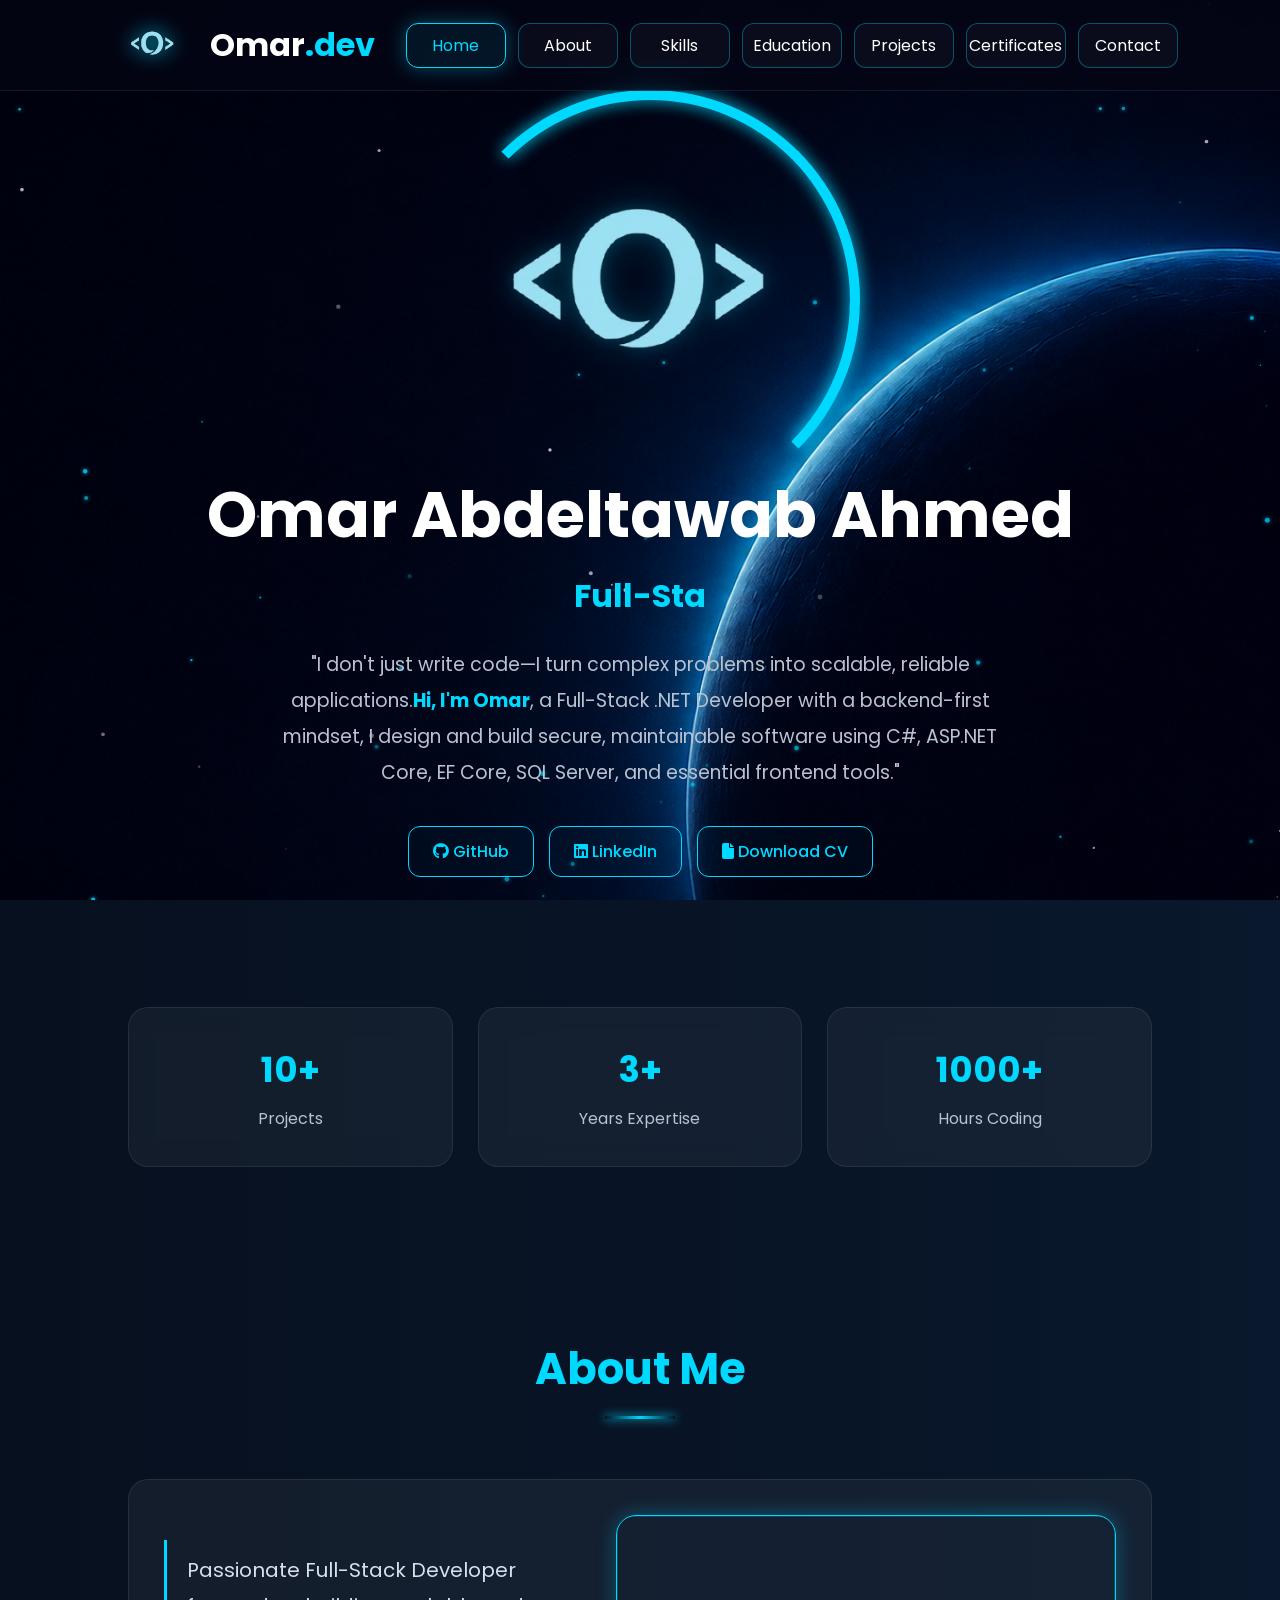
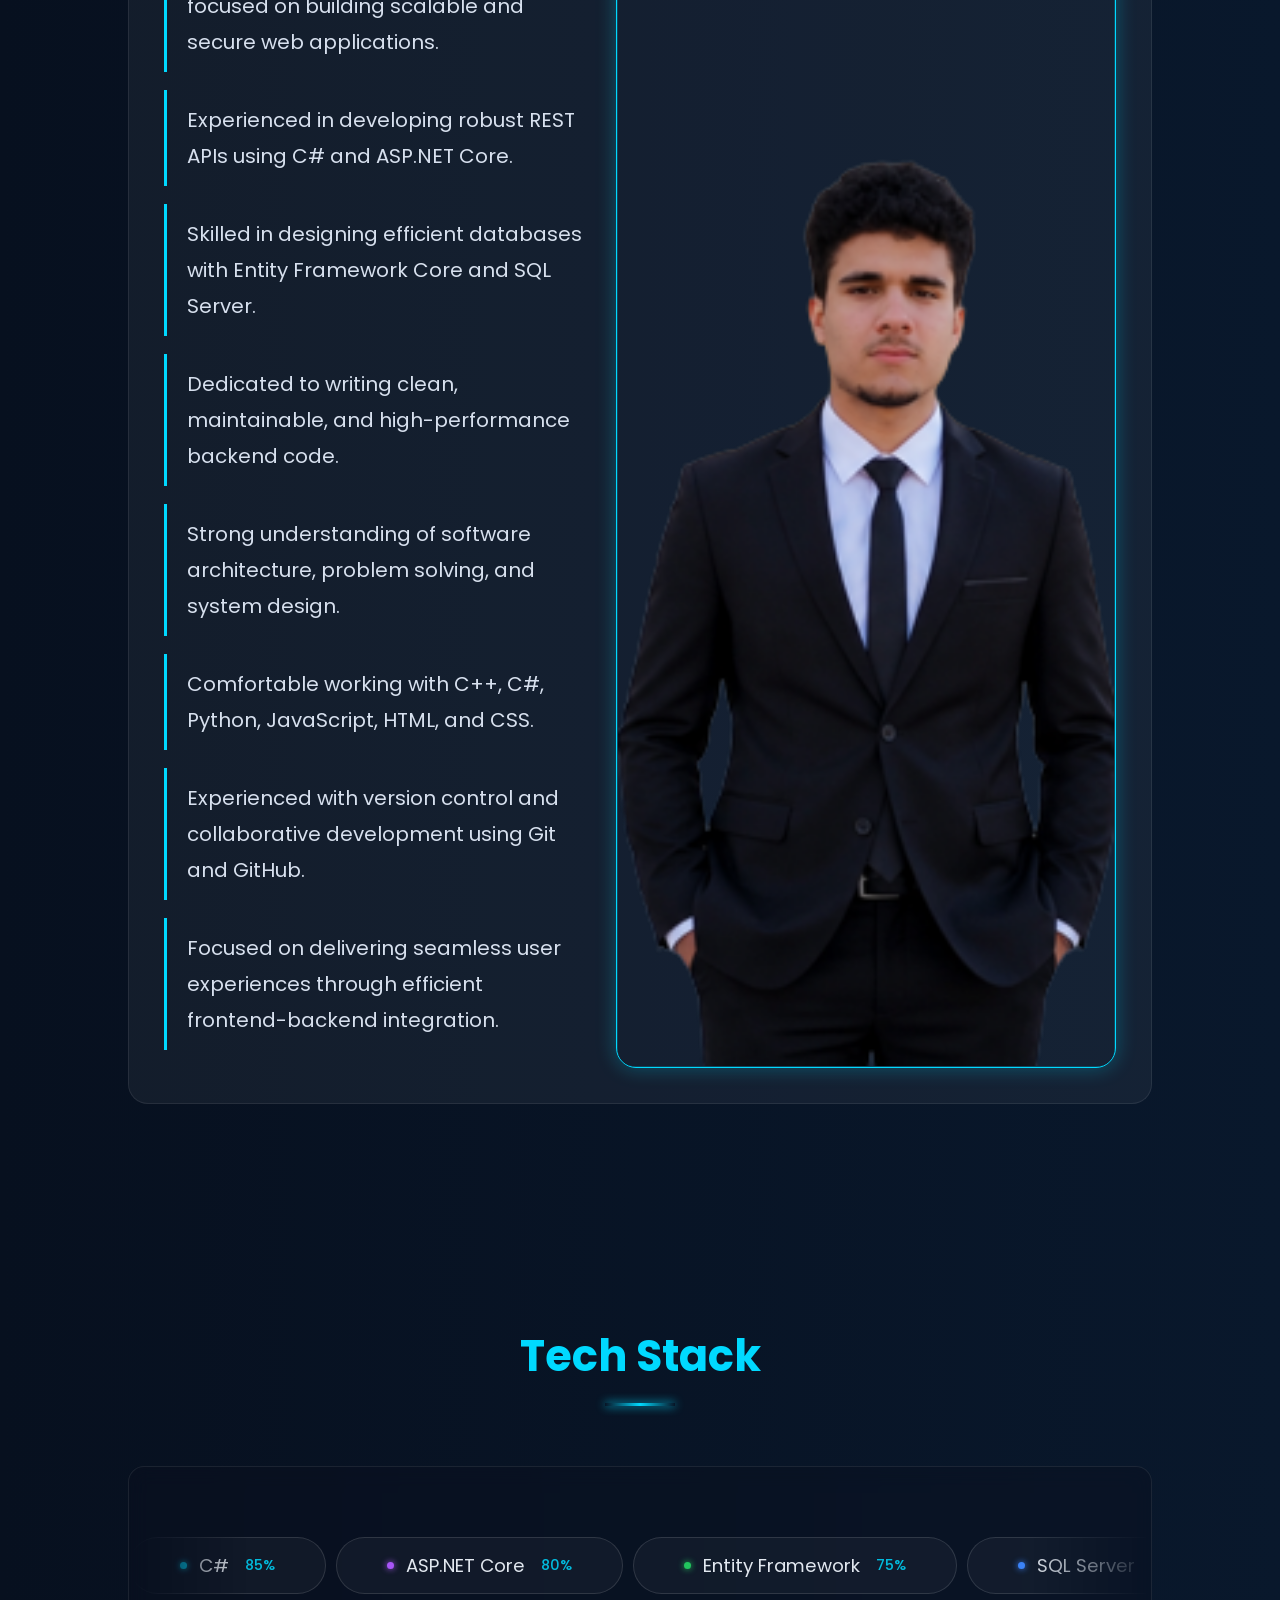
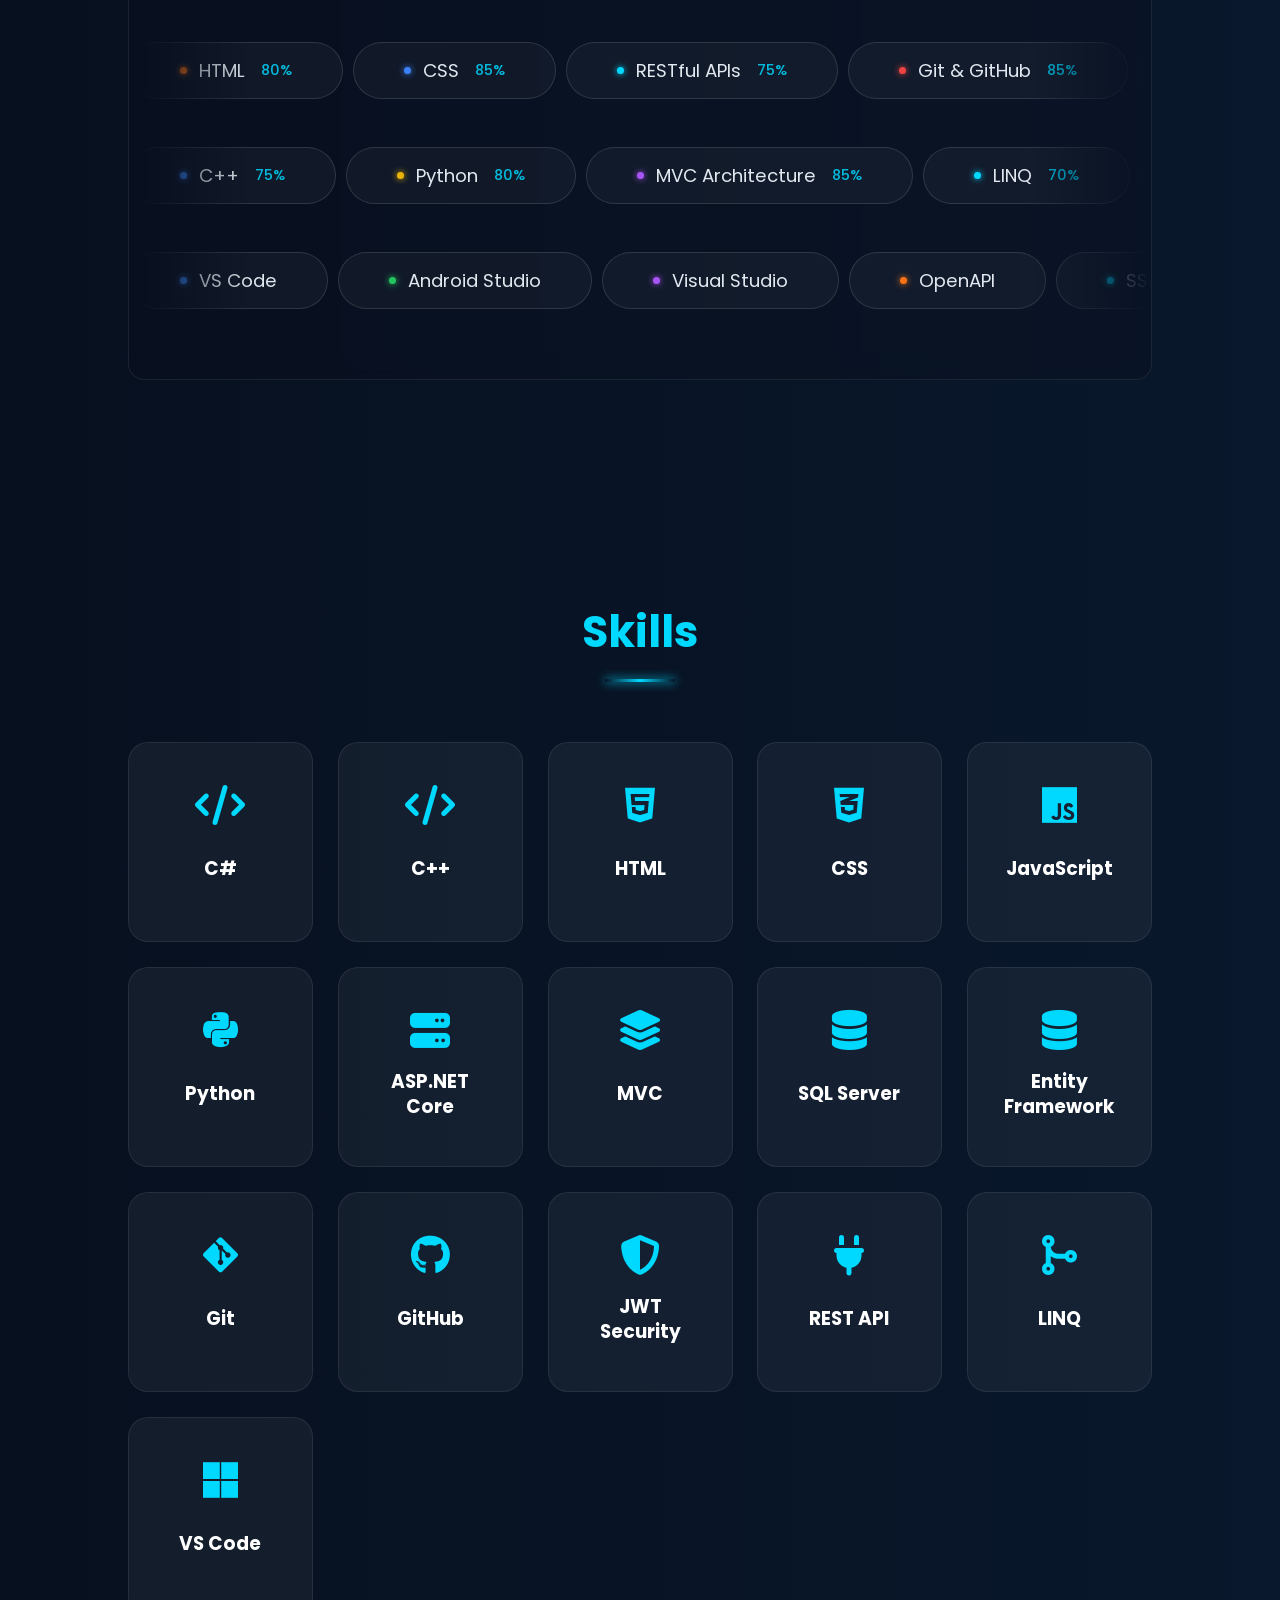
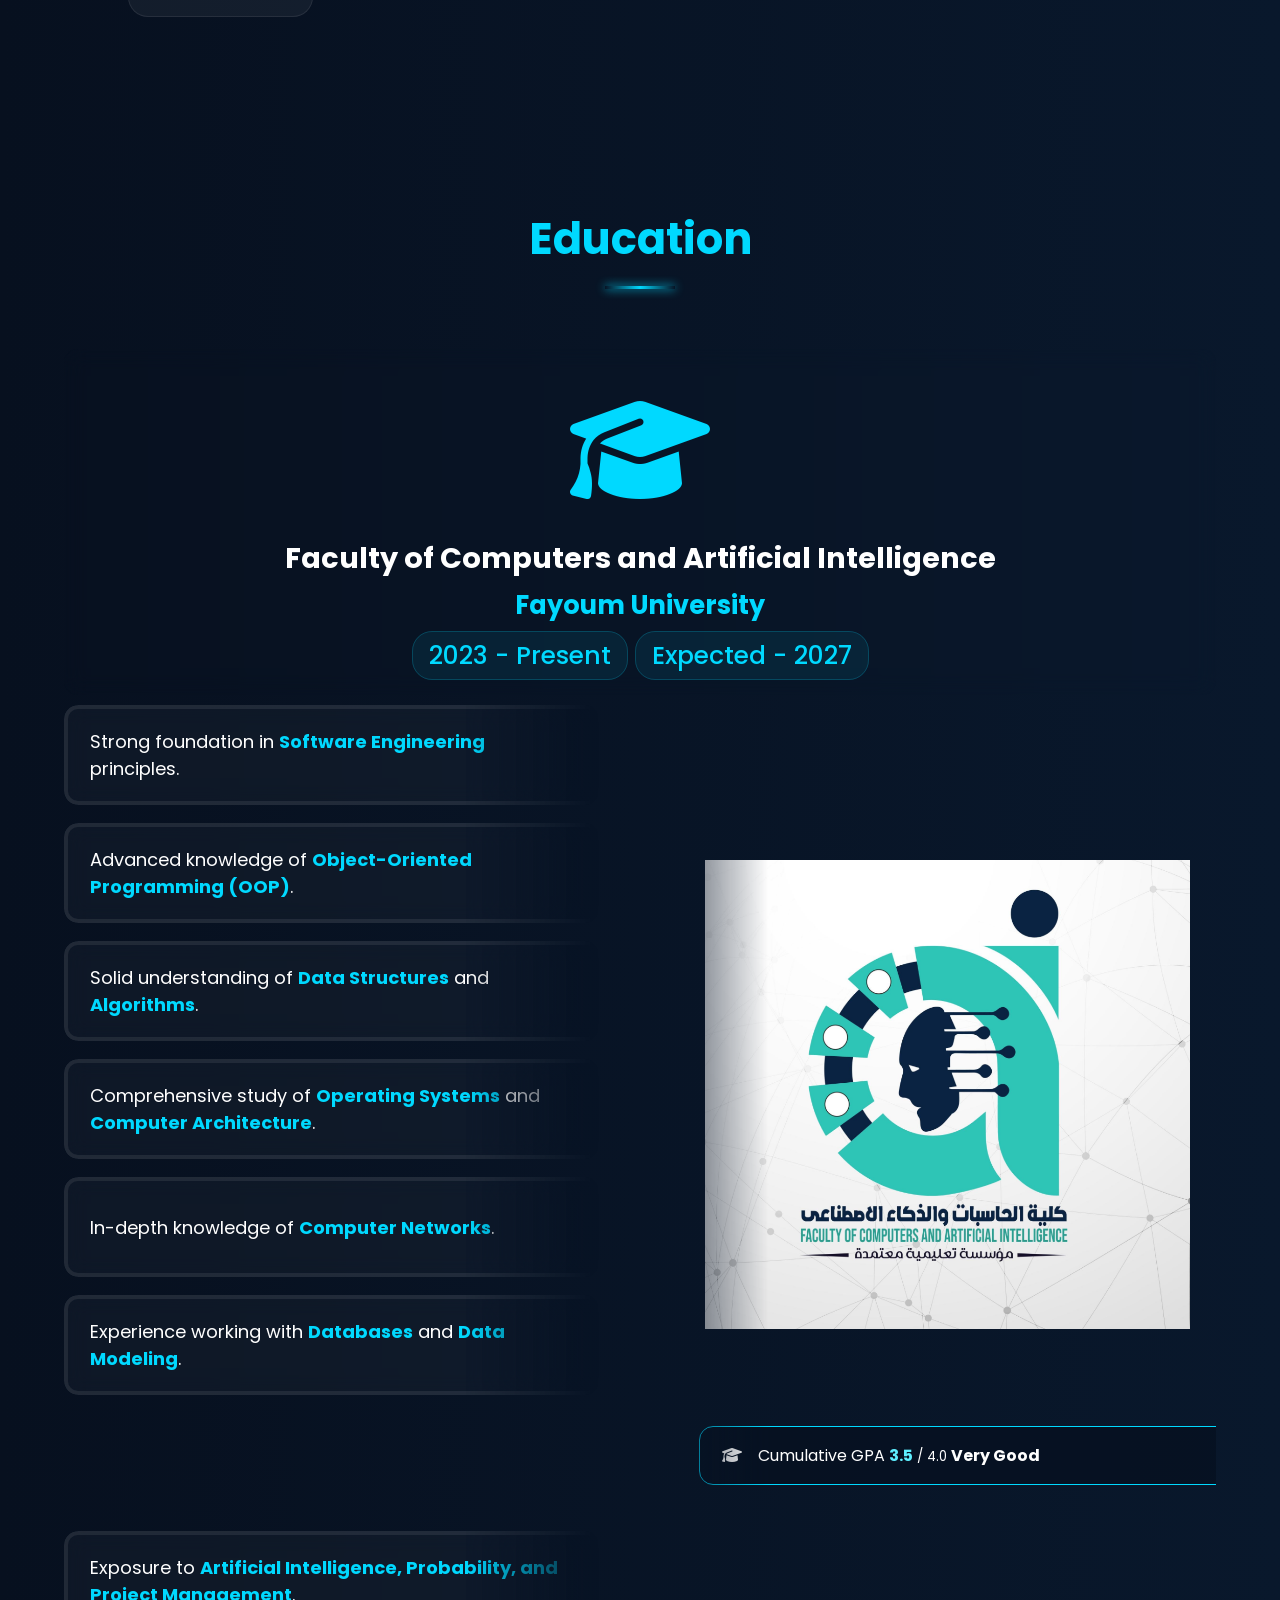
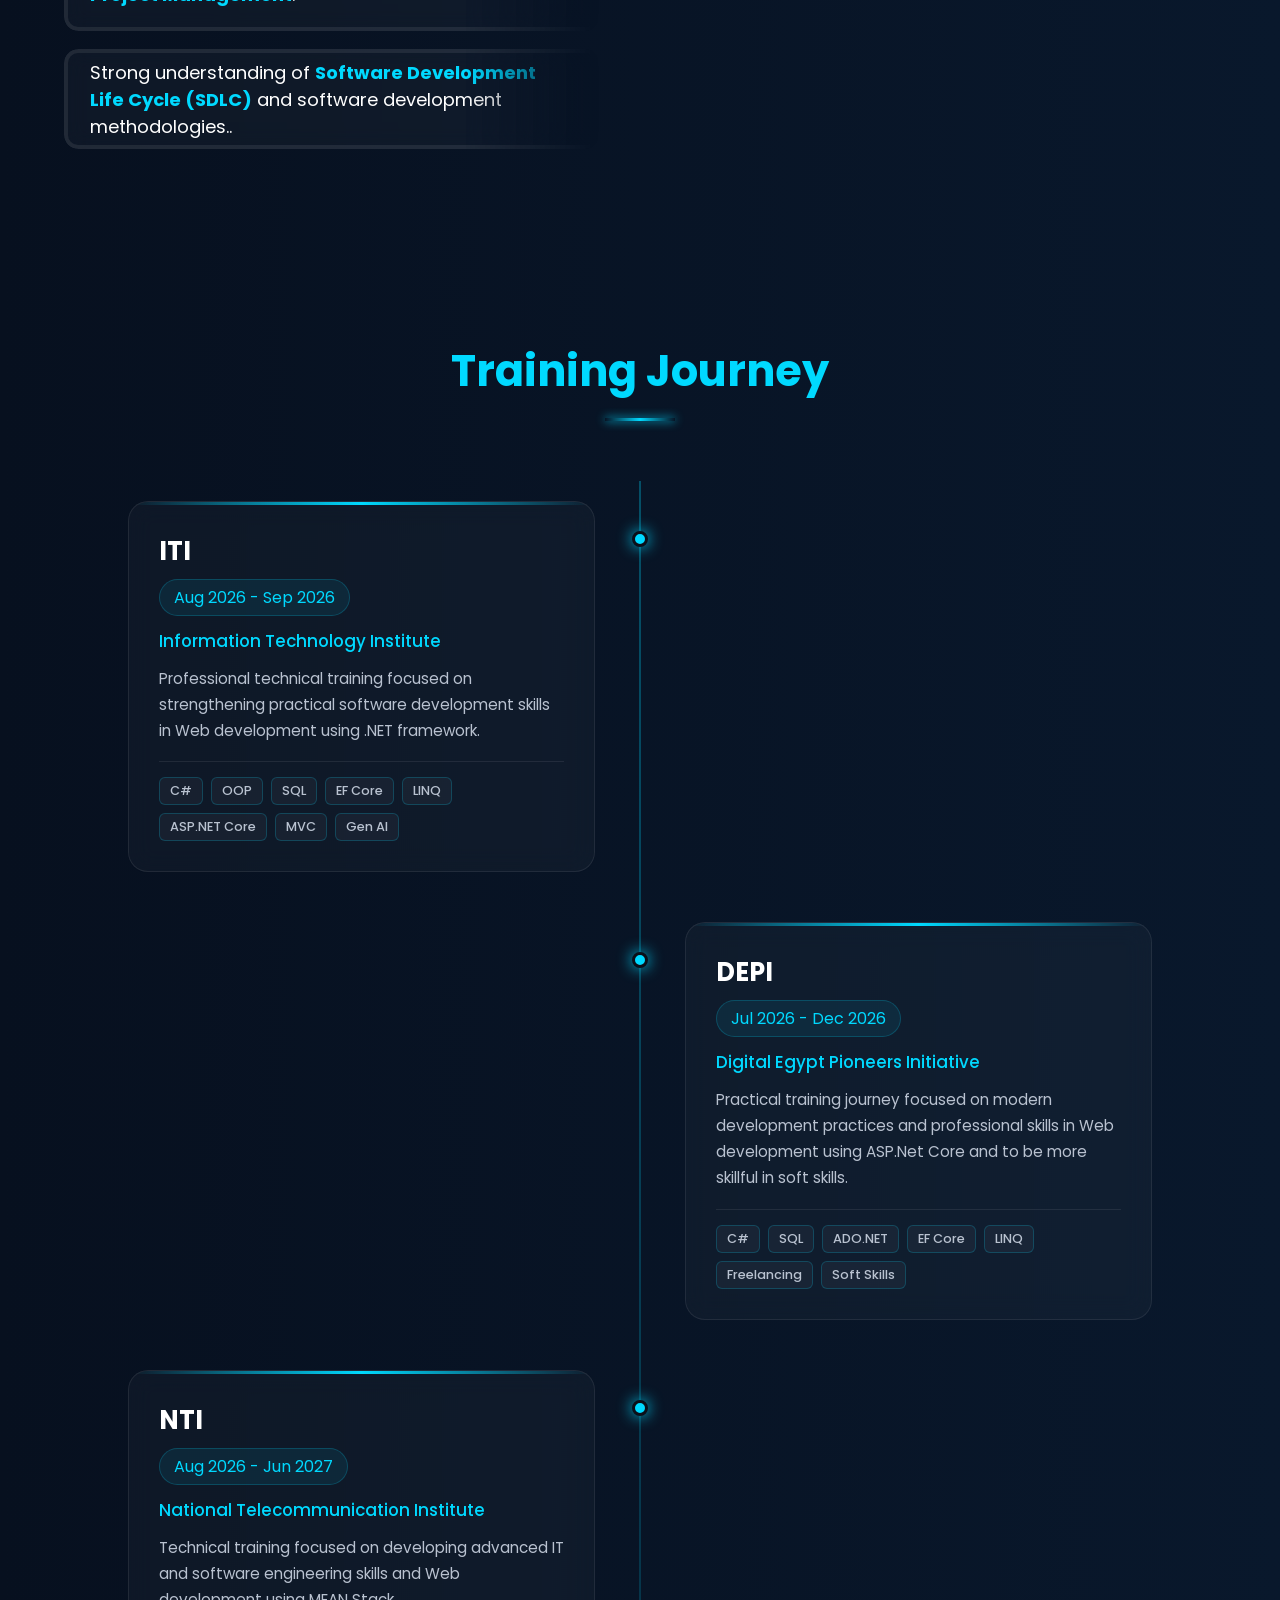
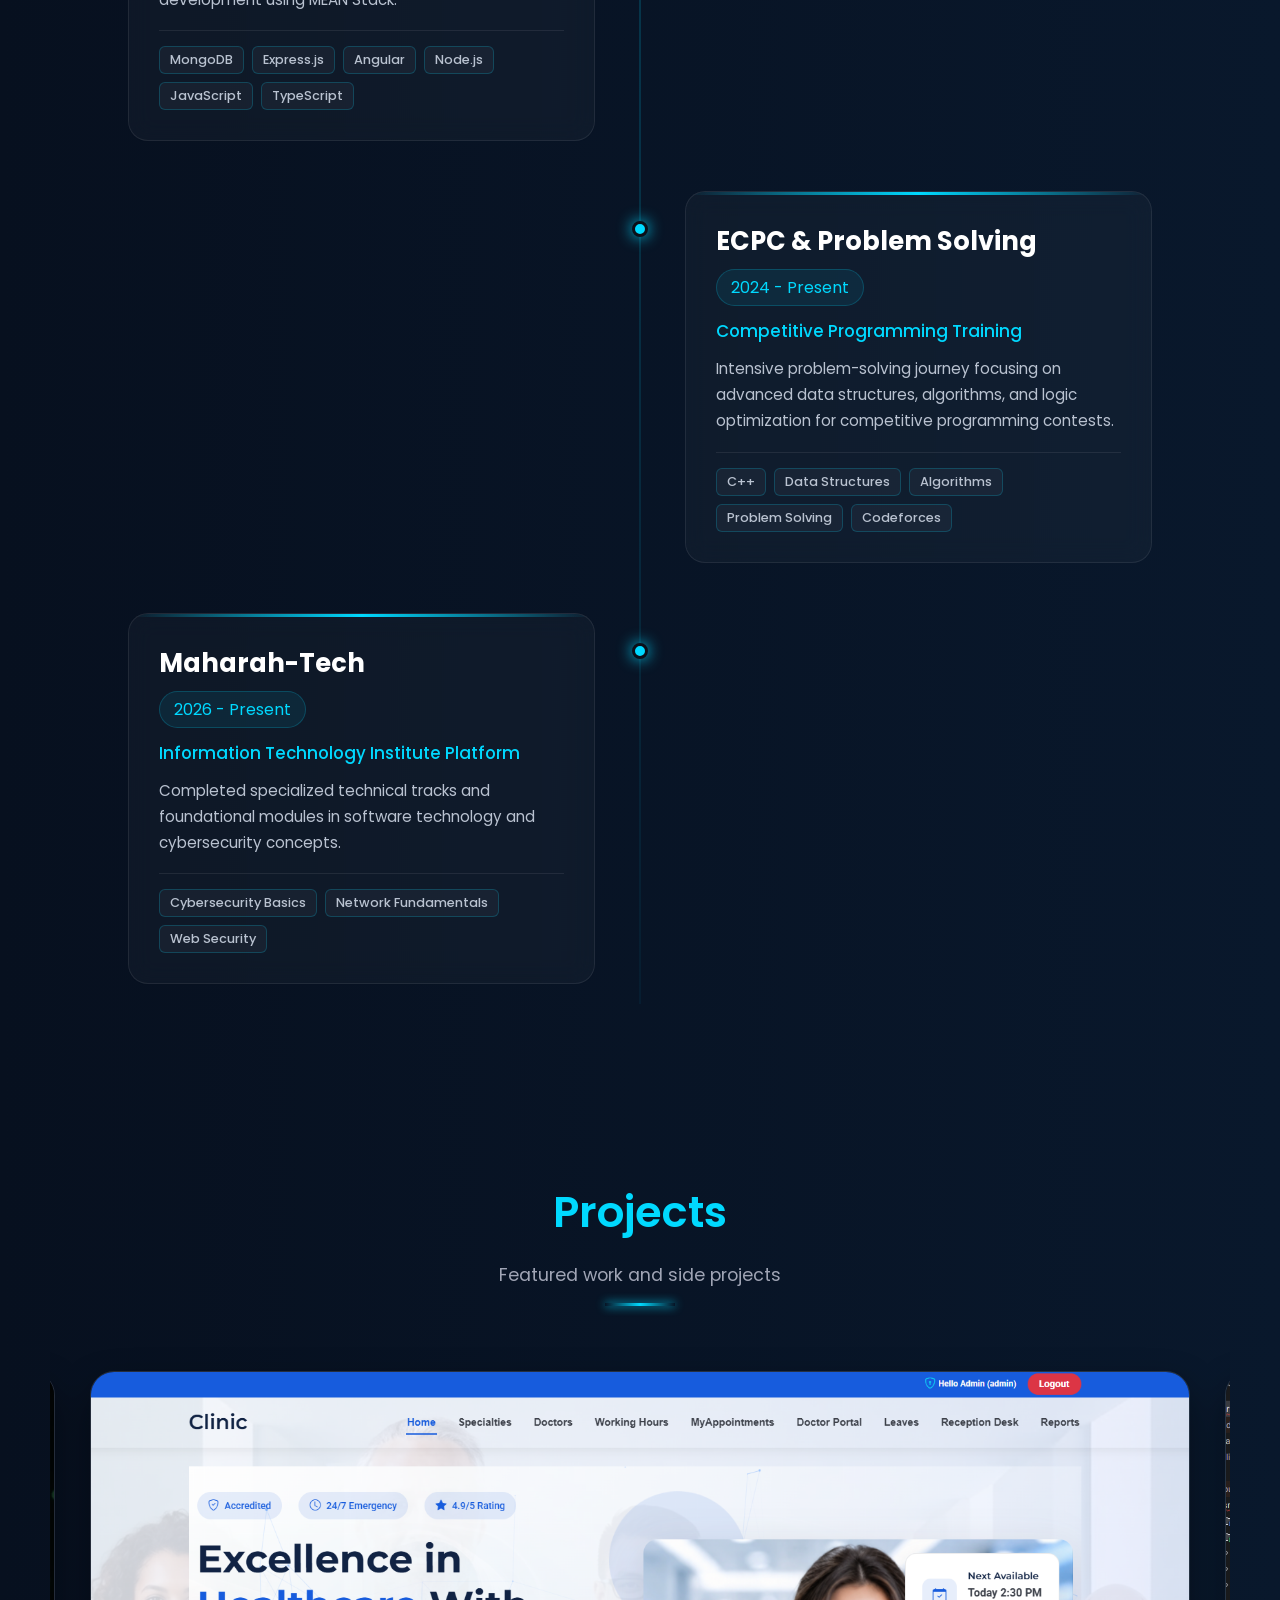
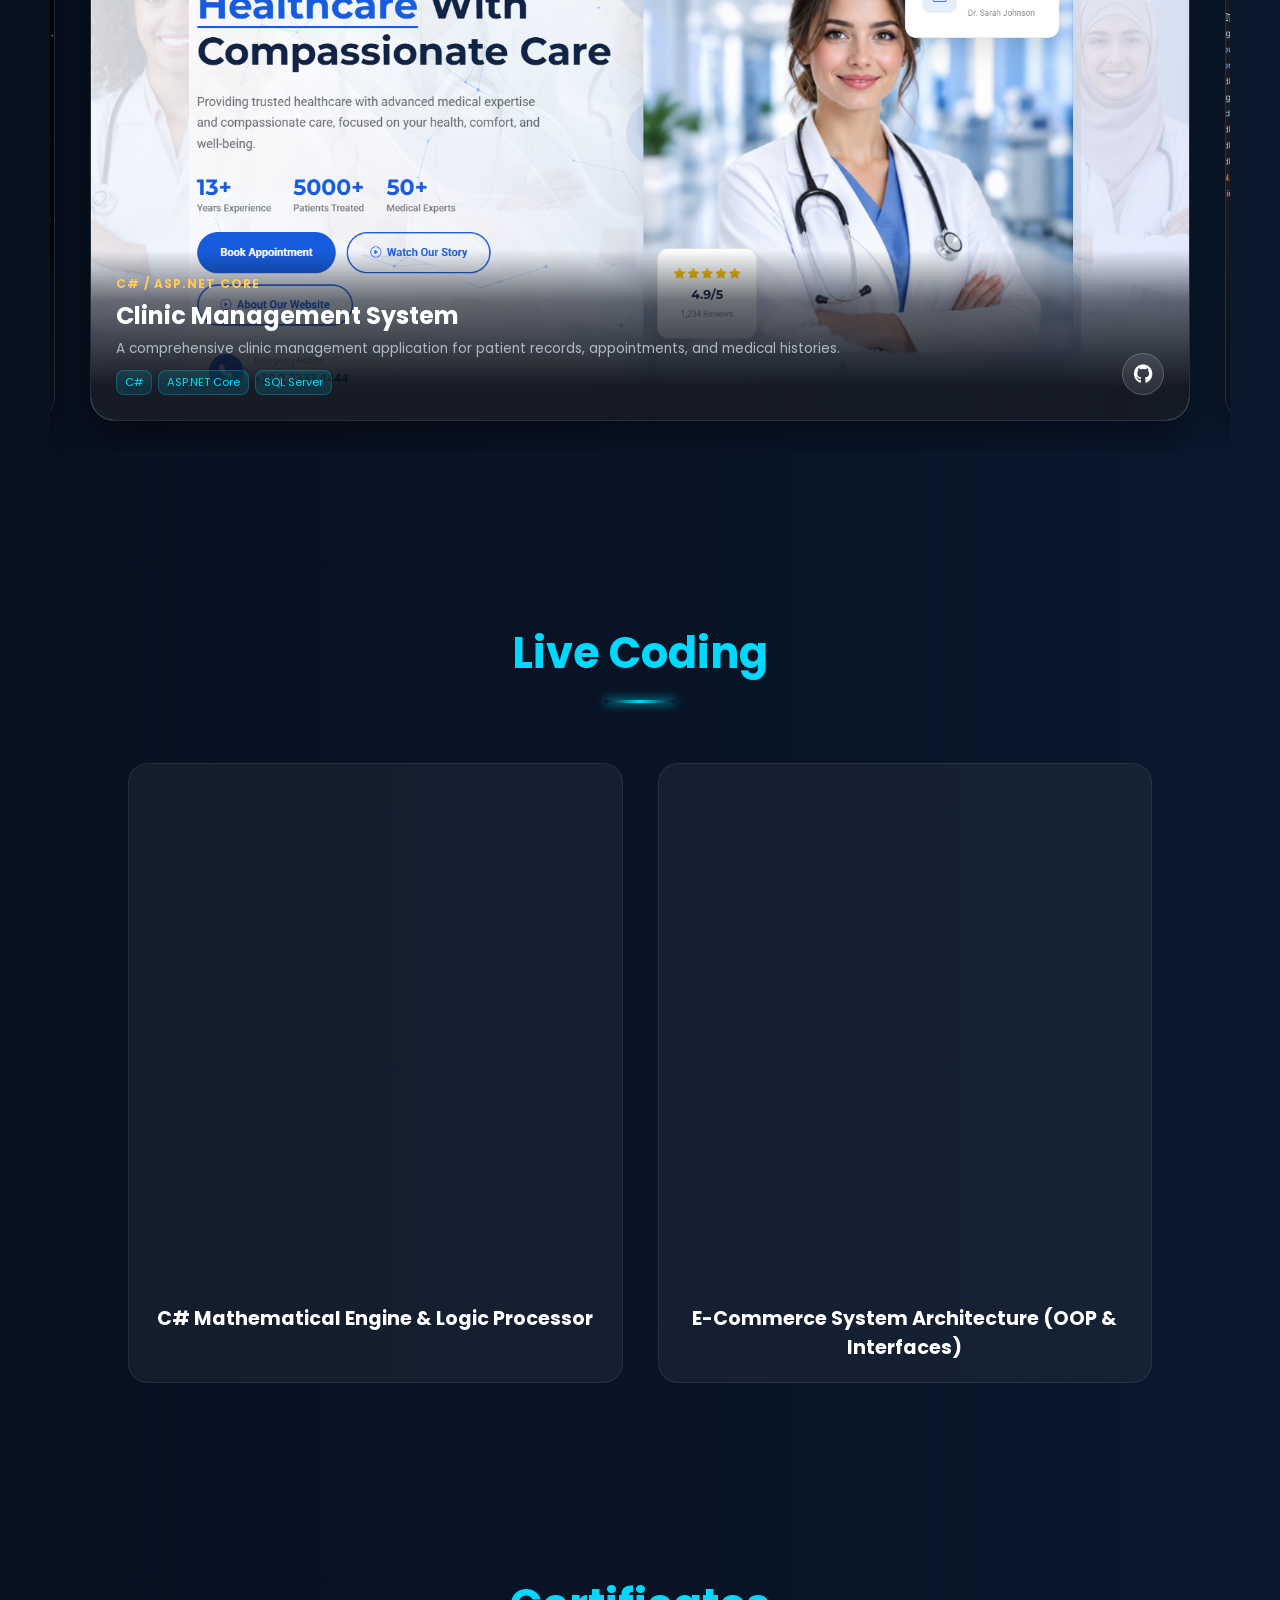
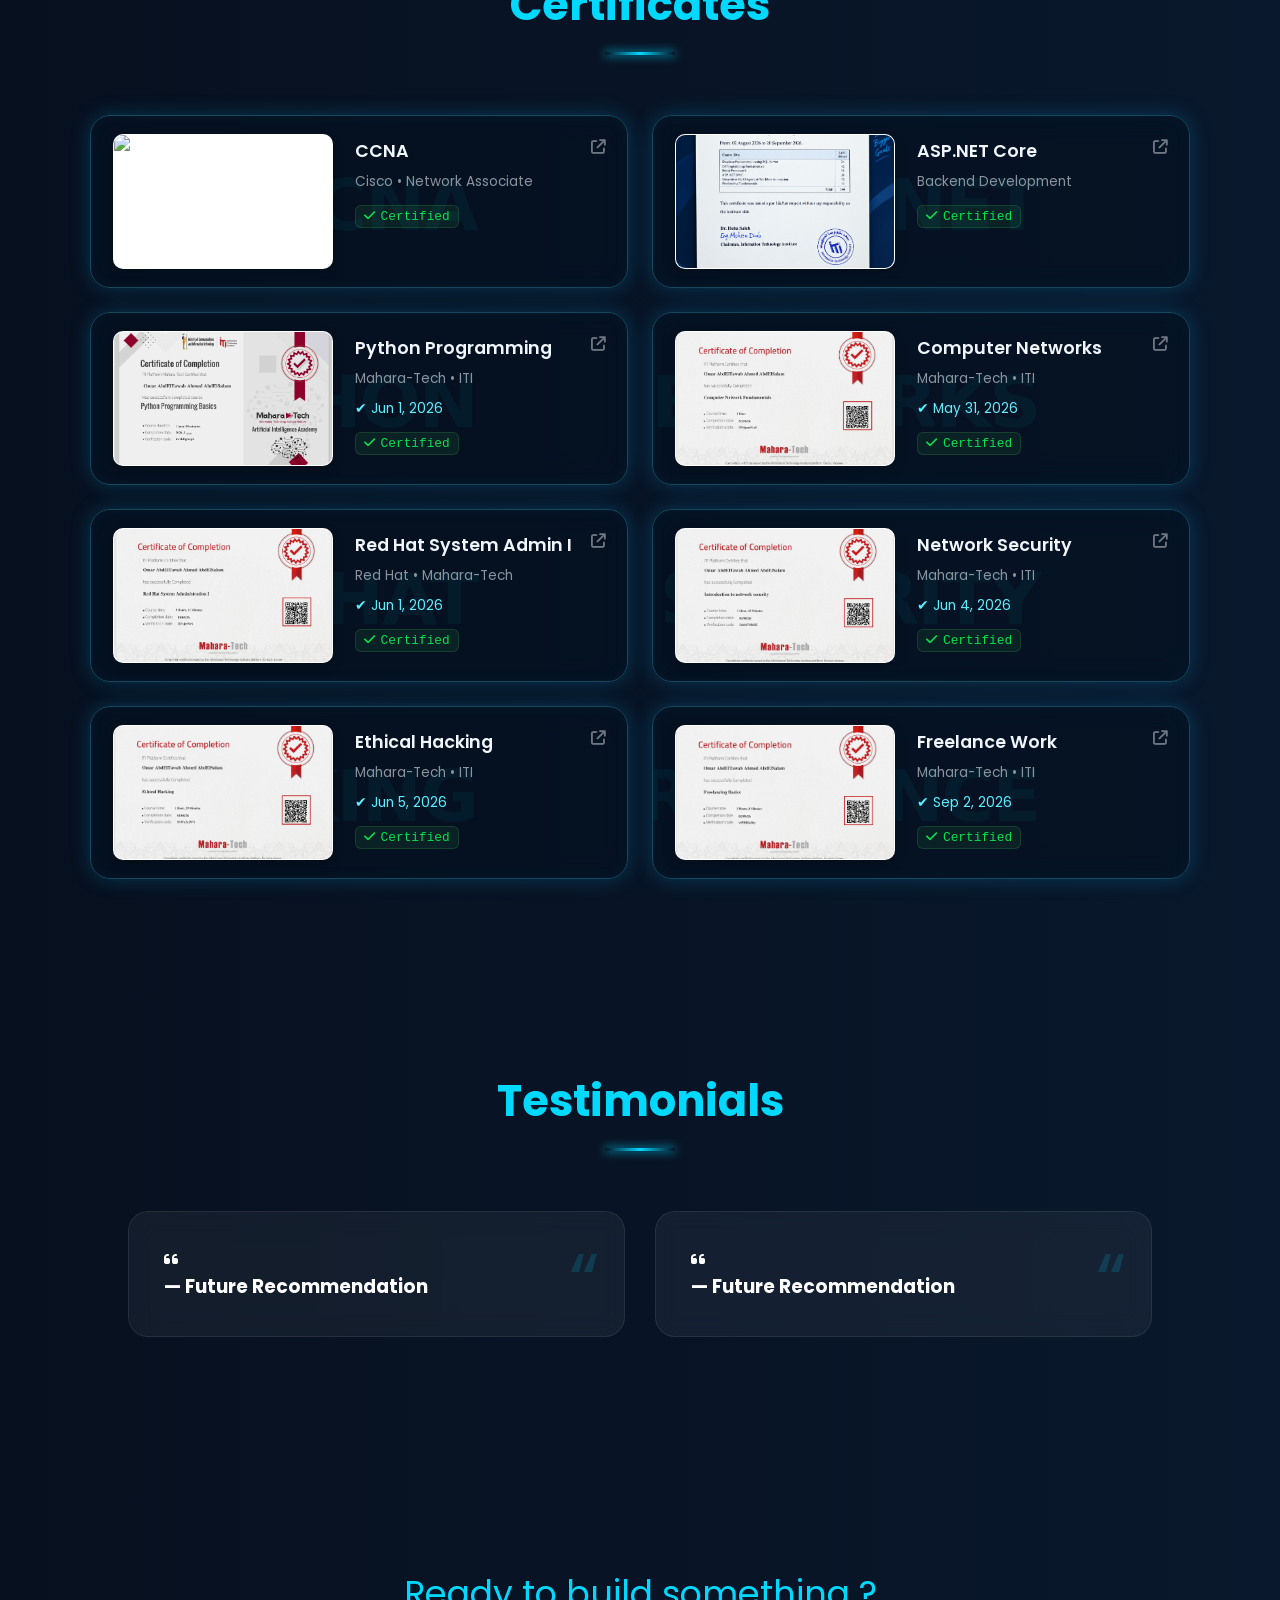
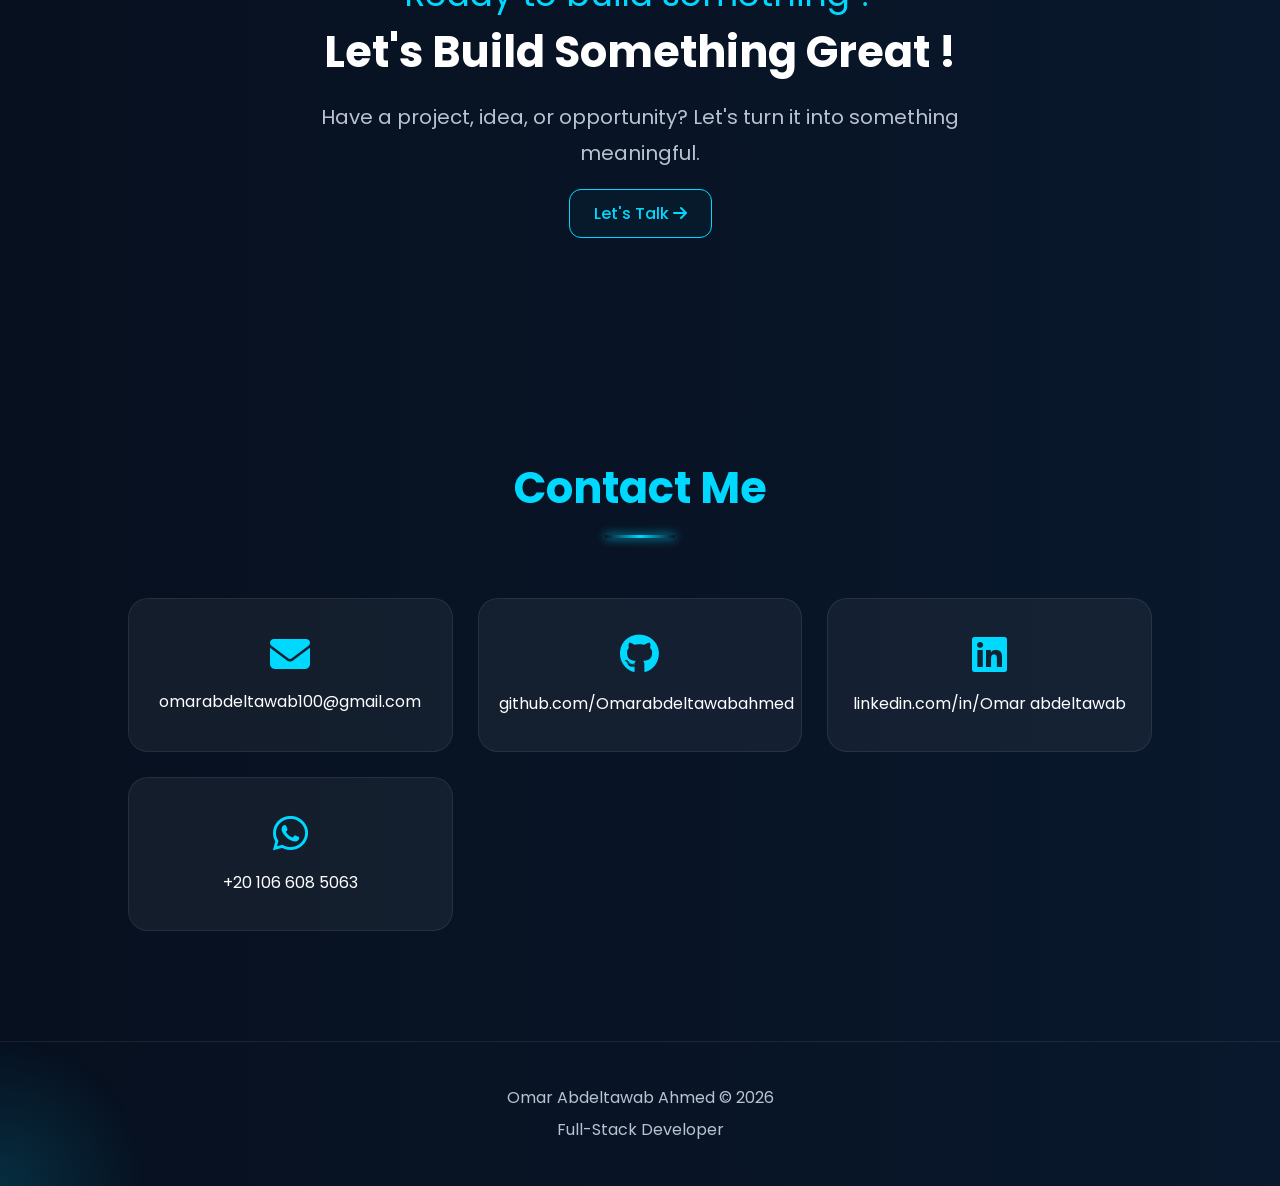
==== index.html @ a9822f06 "Add files of My_Website" ====
<!DOCTYPE html>

<html lang="en">

<head>
    <meta charset="UTF-8">
    <meta name="viewport" content="width=device-width, initial-scale=1.0">

<title>&lt;O&gt; Omar Abdeltawab Ahmed</title>
<link rel="icon" type="image/png" href="images/logo-removebg-preview.png">
<link rel="stylesheet" href="style.css">

<link rel="preconnect" href="https://fonts.googleapis.com">
<link rel="preconnect" href="https://fonts.gstatic.com" crossorigin>

<link href="https://fonts.googleapis.com/css2?family=Poppins:wght@300;400;500;600;700;800&display=swap"
    rel="stylesheet">

<link rel="stylesheet"
    href="https://cdnjs.cloudflare.com/ajax/libs/font-awesome/6.6.0/css/all.min.css">

<link rel="stylesheet"
    href="https://cdn.jsdelivr.net/gh/devicons/devicon@latest/devicon.min.css">


</head>

<body>
<canvas id="bg-particles"></canvas>
<!-- <div id="particles"></div> -->

<!-- =========================
     Navbar
========================= -->

<nav class="navbar">

    <div class="logo">

    <div class="logo">
        <img src="images/logo-removebg-preview.png" alt="Omar Logo" class="logo-img">
        <span class="logo-text">
            Omar<span class="dev">.dev</span>
        </span>
    </div>

    </div>

    <ul class="nav-links">

        <li>
            <a href="#home" class="nav-card active">
                Home
            </a>
        </li>

        <li>
            <a href="#about" class="nav-card">
                About
            </a>
        </li>

        <li>
            <a href="#skills" class="nav-card">
                Skills
            </a>
        </li>

        <li>
            <a href="#education" class="nav-card">
                Education
            </a>
        </li>

        <li>
            <a href="#projects" class="nav-card">
                Projects
            </a>
        </li>

        <li>
            <a href="#certificates" class="nav-card">
                Certificates
            </a>
        </li>

        <li>
            <a href="#contact" class="nav-card">
                Contact
            </a>
        </li>

    </ul>

    <div class="menu-btn">
        <i class="fa-solid fa-bars"></i>
    </div>

</nav>


<!-- =========================
     HERO
========================= -->

<section id="home" class="hero">

    <div class="hero-content">

        <div class="profile-container">

            <img src="images/logo-removebg-preview.png"
                alt="Omar Abdeltawab Ahmed"
                class="profile-img">

        </div>

        <h1>
            Omar Abdeltawab Ahmed
        </h1>

        <h2 id="typing-text"></h2>

        <p>

            "I don't just write code—I turn complex problems into scalable,
            reliable applications.<b class="bold-font">Hi, I'm Omar</b>, a Full-Stack .NET Developer with a backend-first mindset,
            I design and build secure, maintainable software using C#, ASP.NET Core, EF Core, SQL Server,
            and essential frontend tools."

        </p>

        <div class="hero-buttons">

            <a href="https://github.com/Omarabdeltawabahmed"
                class="btn primary-btn"
                target="_blank">

                <i class="fa-brands fa-github"></i>
                GitHub

            </a>

            <a href="https://www.linkedin.com/in/omar-abdeltawab-8b27b9316/"
                class="btn primary-btn"
                target="_blank">

                <i class="fa-brands fa-linkedin"></i>
                LinkedIn

            </a>

            <a href="Omar_Abdeltawab_CV.pdf"
                download="Omar_abdeltawab_CV.pdf"
                class="btn primary-btn">

                <i class="fa-solid fa-file"></i>
                Download CV

            </a>

        </div>

    </div>

</section>

<!-- =========================
     Statistics
========================= -->

<section class="stats">

    <div class="stat-card">

        <h3>10+</h3>
        <p>Projects</p>

    </div>

    <div class="stat-card">

        <h3>3+</h3>
        <p>Years Expertise</p>

    </div>

    <div class="stat-card">

        <h3>1000+</h3>
        <p>Hours Coding</p>

    </div>

</section>


<!-- =========================
     ABOUT
========================= -->

<section id="about" class="about">

    <h2 class="section-title left-title">
        About Me
    </h2>

    <div class="about-container">

        <div class="about-card">

            <ul class="about-list">
                <li>Passionate Full-Stack Developer focused on building scalable and secure web applications.</li>
                <li>Experienced in developing robust REST APIs using C# and ASP.NET Core.</li>
                <li>Skilled in designing efficient databases with Entity Framework Core and SQL Server.</li>
                <li>Dedicated to writing clean, maintainable, and high-performance backend code.</li>
                <li>Strong understanding of software architecture, problem solving, and system design.</li>
                <li>Comfortable working with C++, C#, Python, JavaScript, HTML, and CSS.</li>
                <li>Experienced with version control and collaborative development using Git and GitHub.</li>
                <li>Focused on delivering seamless user experiences through efficient frontend-backend integration.</li>
            </ul>

            <div class="about-photo">
                <img src="images/myImage.png" alt="Omar Abdeltawab">
            </div>

        </div>

    </div>

</section>

<!-- =========================
      TECH STACK
========================= -->
<section id="tech-stack" class="tech-stack">

    <h2 class="section-title left-title">
        Tech Stack
    </h2>

    <div class="tech-marquee-wrapper">
        
        <div class="marquee-row">
            <div class="marquee-group">
                <span class="pill"><i class="dot cyan"></i> C#<small class="percent">85%</small></span>
                <span class="pill"><i class="dot purple"></i> ASP.NET Core<small class="percent">80%</small></span>
                <span class="pill"><i class="dot green"></i> Entity Framework<small class="percent">75%</small></span>
                <span class="pill"><i class="dot blue"></i> SQL Server<small class="percent">85%</small></span>
                <span class="pill"><i class="dot yellow"></i> JavaScript<small class="percent">70%</small></span>
            </div>
            <div class="marquee-group" aria-hidden="true">
                <span class="pill"><i class="dot cyan"></i> C#<small class="percent">85%</small></span>
                <span class="pill"><i class="dot purple"></i> ASP.NET Core<small class="percent">80%</small></span>
                <span class="pill"><i class="dot green"></i> Entity Framework<small class="percent">75%</small></span>
                <span class="pill"><i class="dot blue"></i> SQL Server<small class="percent">85%</small></span>
                <span class="pill"><i class="dot yellow"></i> JavaScript<small class="percent">70%</small></span>
            </div>
        </div>

        <div class="marquee-row reverse">
            <div class="marquee-group">
                <span class="pill"><i class="dot orange"></i> HTML<small class="percent">80%</small></span>
                <span class="pill"><i class="dot blue"></i> CSS<small class="percent">85%</small></span>
                <span class="pill"><i class="dot cyan"></i> RESTful APIs<small class="percent">75%</small></span>
                <span class="pill"><i class="dot red"></i> Git & GitHub<small class="percent">85%</small></span>
                <span class="pill"><i class="dot green"></i> JWT Auth<small class="percent">70%</small></span>
            </div>
            <div class="marquee-group" aria-hidden="true">
                <span class="pill"><i class="dot orange"></i> HTML<small class="percent">80%</small></span>
                <span class="pill"><i class="dot blue"></i> CSS<small class="percent">85%</small></span>
                <span class="pill"><i class="dot cyan"></i> RESTful APIs<small class="percent">75%</small></span>
                <span class="pill"><i class="dot red"></i> Git & GitHub<small class="percent">85%</small></span>
                <span class="pill"><i class="dot green"></i> JWT Auth<small class="percent">70%</small></span>
            </div>
        </div>

        <div class="marquee-row">
            <div class="marquee-group">
                <span class="pill"><i class="dot blue"></i> C++ <small class="percent">75%</small></span>
                <span class="pill"><i class="dot yellow"></i> Python <small class="percent">80%</small></span>
                <span class="pill"><i class="dot purple"></i> MVC Architecture <small class="percent">85%</small></span>
                <span class="pill"><i class="dot cyan"></i> LINQ <small class="percent">70%</small></span>
                <span class="pill"><i class="dot green"></i> Clean Code <small class="percent">80%</small></span>
            </div>
            <div class="marquee-group" aria-hidden="true">
                <span class="pill"><i class="dot blue"></i> C++ <small class="percent">75%</small></span>
                <span class="pill"><i class="dot yellow"></i> Python <small class="percent">80%</small></span>
                <span class="pill"><i class="dot purple"></i> MVC Architecture <small class="percent">85%</small></span>
                <span class="pill"><i class="dot cyan"></i> LINQ <small class="percent">70%</small></span>
                <span class="pill"><i class="dot green"></i> Clean Code <small class="percent">80%</small></span>
            </div>
        </div>

        <div class="marquee-row reverse">
            <div class="marquee-group">
                <span class="pill"><i class="dot blue"></i> VS Code </span>
                <span class="pill"><i class="dot green"></i> Android Studio </span>
                <span class="pill"><i class="dot purple"></i> Visual Studio </span>
                <span class="pill"><i class="dot orange"></i> OpenAPI </span>
                <span class="pill"><i class="dot cyan"></i> SSMS </span>
            </div>
            <div class="marquee-group" aria-hidden="true">
                <span class="pill"><i class="dot blue"></i> VS Code </span>
                <span class="pill"><i class="dot green"></i> Android Studio </span>
                <span class="pill"><i class="dot purple"></i> Visual Studio </span>
                <span class="pill"><i class="dot orange"></i> OpenAPI </span>
                <span class="pill"><i class="dot cyan"></i> SSMS </span>
            </div>
        </div>

    </div>

</section>


<!-- =========================
     SKILLS
========================= -->

<section id="skills" class="skills">

    <h2 class="section-title left-title">
        Skills
    </h2>

    <div class="skills-grid">

        <!-- C# -->

        <div class="skill-card">

            <div class="skill-inner">

                <div class="skill-front">

                    <i class="fa-solid fa-code"></i>
                    <h3>C#</h3>

                </div>

                <div class="skill-back">

                    <ul>

                        <li>✔ OOP</li>
                        <li>✔ LINQ</li>
                        <li>✔ Collections</li>
                        <li>✔ Exception Handling</li>
                        <li>✔ Async / Await</li>

                    </ul>

                </div>

            </div>

        </div>


        <!-- C++ -->

        <div class="skill-card">

            <div class="skill-inner">

                <div class="skill-front">

                    <i class="fa-solid fa-code"></i>
                    <h3>C++</h3>

                </div>

                <div class="skill-back">

                    <ul>

                        <li>✔ OOP</li>
                        <li>✔ STL</li>
                        <li>✔ Pointers</li>
                        <li>✔ Algorithms</li>
                        <li>✔ Problem Solving</li>

                    </ul>

                </div>

            </div>

        </div>


        <!-- HTML -->

        <div class="skill-card">

            <div class="skill-inner">

                <div class="skill-front">

                    <i class="fa-brands fa-html5"></i>
                    <h3>HTML</h3>

                </div>

                <div class="skill-back">

                    <ul>

                        <li>✔ Semantic HTML</li>
                        <li>✔ Forms</li>
                        <li>✔ Tables</li>
                        <li>✔ Accessibility</li>
                        <li>✔ SEO Basics</li>

                    </ul>

                </div>

            </div>

        </div>


        <!-- CSS -->

        <div class="skill-card">

            <div class="skill-inner">

                <div class="skill-front">

                    <i class="fa-brands fa-css3-alt"></i>
                    <h3>CSS</h3>

                </div>

                <div class="skill-back">

                    <ul>

                        <li>✔ Flexbox</li>
                        <li>✔ Grid</li>
                        <li>✔ Animations</li>
                        <li>✔ Responsive</li>
                        <li>✔ Glassmorphism</li>

                    </ul>

                </div>

            </div>

        </div>


        <!-- JavaScript -->

        <div class="skill-card">

            <div class="skill-inner">

                <div class="skill-front">

                    <i class="fa-brands fa-js"></i>
                    <h3>JavaScript</h3>

                </div>

                <div class="skill-back">

                    <ul>

                        <li>✔ DOM</li>
                        <li>✔ ES6+</li>
                        <li>✔ Events</li>
                        <li>✔ Fetch API</li>
                        <li>✔ Async JS</li>

                    </ul>

                </div>

            </div>

        </div>


        <!-- Python -->

        <div class="skill-card">

            <div class="skill-inner">

                <div class="skill-front">

                    <i class="fa-brands fa-python"></i>
                    <h3>Python</h3>

                </div>

                <div class="skill-back">

                    <ul>

                        <li>✔ OOP</li>
                        <li>✔ File Handling</li>
                        <li>✔ Web Scraping</li>
                        <li>✔ Automation</li>
                        <li>✔ Basics of AI</li>

                    </ul>

                </div>

            </div>

        </div>


        <!-- ASP.NET Core -->

        <div class="skill-card">

            <div class="skill-inner">

                <div class="skill-front">

                    <i class="fa-solid fa-server"></i>
                    <h3>ASP.NET Core</h3>

                </div>

                <div class="skill-back">

                    <ul>

                        <li>✔ Web API</li>
                        <li>✔ Dependency Injection</li>
                        <li>✔ Middleware</li>
                        <li>✔ Authentication</li>
                        <li>✔ Routing</li>

                    </ul>

                </div>

            </div>

        </div>


        <!-- MVC -->

        <div class="skill-card">

            <div class="skill-inner">

                <div class="skill-front">

                    <i class="fa-solid fa-layer-group"></i>
                    <h3>MVC</h3>

                </div>

                <div class="skill-back">

                    <ul>

                        <li>✔ Models</li>
                        <li>✔ Views</li>
                        <li>✔ Controllers</li>
                        <li>✔ Razor</li>
                        <li>✔ Layouts</li>

                    </ul>

                </div>

            </div>

        </div>


        <!-- SQL Server -->

        <div class="skill-card">

            <div class="skill-inner">

                <div class="skill-front">

                    <i class="fa-solid fa-database"></i>
                    <h3>SQL Server</h3>

                </div>

                <div class="skill-back">

                    <ul>

                        <li>✔ CRUD</li>
                        <li>✔ Joins</li>
                        <li>✔ Views</li>
                        <li>✔ Procedures</li>
                        <li>✔ Indexes</li>

                    </ul>

                </div>

            </div>

        </div>


        <!-- Entity Framework -->

        <div class="skill-card">

            <div class="skill-inner">

                <div class="skill-front">

                    <i class="fa-solid fa-database"></i>
                    <h3>Entity Framework</h3>

                </div>

                <div class="skill-back">

                    <ul>

                        <li>✔ Code First</li>
                        <li>✔ Migrations</li>
                        <li>✔ LINQ</li>
                        <li>✔ Relationships</li>
                        <li>✔ CRUD</li>

                    </ul>

                </div>

            </div>

        </div>


        <!-- Git -->

        <div class="skill-card">

            <div class="skill-inner">

                <div class="skill-front">

                    <i class="fa-brands fa-git-alt"></i>
                    <h3>Git</h3>

                </div>

                <div class="skill-back">

                    <ul>

                        <li>✔ Branches</li>
                        <li>✔ Merge</li>
                        <li>✔ Commit</li>
                        <li>✔ Pull</li>
                        <li>✔ Push</li>

                    </ul>

                </div>

            </div>

        </div>


        <!-- GitHub -->

        <div class="skill-card">

            <div class="skill-inner">

                <div class="skill-front">

                    <i class="fa-brands fa-github"></i>
                    <h3>GitHub</h3>

                </div>

                <div class="skill-back">

                    <ul>

                        <li>✔ Repositories</li>
                        <li>✔ Pull Requests</li>
                        <li>✔ Issues</li>
                        <li>✔ Actions</li>
                        <li>✔ Collaboration</li>

                    </ul>

                </div>

            </div>

        </div>


        <!-- JWT -->

        <div class="skill-card">

            <div class="skill-inner">

                <div class="skill-front">

                    <i class="fas fa-shield-alt"></i>
                    <h3>JWT Security</h3>

                </div>

                <div class="skill-back">

                    <ul>

                        <li>✔ Tokens</li>
                        <li>✔ Claims</li>
                        <li>✔ Authorization</li>
                        <li>✔ Refresh Token</li>
                        <li>✔ Secure APIs</li>

                    </ul>

                </div>

            </div>

        </div>


        <!-- REST API -->

        <div class="skill-card">

            <div class="skill-inner">

                <div class="skill-front">

                    <i class="fa-solid fa-plug"></i>
                    <h3>REST API</h3>

                </div>

                <div class="skill-back">

                    <ul>

                        <li>✔ GET / POST</li>
                        <li>✔ PUT / DELETE</li>
                        <li>✔ JSON</li>
                        <li>✔ Status Codes</li>
                        <li>✔ Swagger</li>

                    </ul>

                </div>

            </div>

        </div>

        <!-- LINQ -->
        <div class="skill-card">
            <div class="skill-inner">
                <div class="skill-front">
                    <i class="fa-solid fa-code-merge"></i>
                    <h3>LINQ</h3>
                </div>
                <div class="skill-back">
                    <ul>
                        <li>✔ Method Syntax</li>
                        <li>✔ Query Syntax</li>
                        <li>✔ Lambda Expressions</li>
                        <li>✔ Deferred Execution</li>
                        <li>✔ Filtering & Joins</li>
                    </ul>
                </div>
            </div>
        </div>

        <!-- VS Code -->
        <div class="skill-card">
            <div class="skill-inner">
                <div class="skill-front">
                    <i class="fa-brands fa-microsoft"></i>
                    <h3>VS Code</h3>
                </div>
                <div class="skill-back">
                    <ul>
                        <li>✔ Extensions Setup</li>
                        <li>✔ Debugging Tools</li>
                        <li>✔ Git Integration</li>
                        <li>✔ Custom Themes</li>
                        <li>✔ Emmet & Shortcuts</li>
                    </ul>
                </div>
            </div>
        </div>

    </div>

</section>

<!-- =========================
     EDUCATION SECTION
========================= -->
<section id="education" class="education">
    <h2 class="section-title left-title">Education</h2>

        <div class="university-banner animate-card">
            <div class="education-icon">
                <i class="fa-solid fa-graduation-cap"></i>
            </div>
                <h3>Faculty of Computers and Artificial Intelligence</h3>
                <h4>Fayoum University</h4>
                <div class="education-tags">
                    <span class="year">2023 - Present</span>
                    <span class="expected">Expected - 2027</span>
                </div>
        </div>

    <div class="education-sticky-wrapper">

        <div class="education-content-left">

            <div class="edu-card animate-card">
                <span class="bullet-glow"></span>
                <p>Strong foundation in <b><span class="uni-blue">Software Engineering</span></b> principles.</p>
            </div>

            <div class="edu-card animate-card">
                <span class="bullet-glow"></span>
                <p>Advanced knowledge of <b><span class="uni-blue">Object-Oriented Programming (OOP)</span></b>.</p>
            </div>

            <div class="edu-card animate-card">
                <span class="bullet-glow"></span>
                <p>Solid understanding of <b><span class="uni-blue">Data Structures</span></b> and <b><span class="uni-blue">Algorithms</span></b>.</p>
            </div>

            <div class="edu-card animate-card trigger-building-card">
                <span class="bullet-glow"></span>
                <p>Comprehensive study of <b><span class="uni-blue">Operating Systems</span></b> and <b><span class="uni-blue">Computer Architecture</span></b>.</p>
            </div>

            <div class="edu-card animate-card">
                <span class="bullet-glow"></span>
                <p>In-depth knowledge of <b><span class="uni-blue">Computer Networks</span></b>.</p>
            </div>

            <div class="edu-card animate-card">
                <span class="bullet-glow"></span>
                <p>Experience working with <b><span class="uni-blue">Databases</span></b> and <b><span class="uni-blue">Data Modeling</span></b>.</p>
            </div>

            <div class="edu-card animate-card">
                <span class="bullet-glow"></span>
                <p>Strong analytical and <b><span class="uni-blue">problem-solving</span></b> skills.</p>
            </div>

            <div class="edu-card animate-card">
                <span class="bullet-glow"></span>
                <p>Exposure to <b><span class="uni-blue">Artificial Intelligence, Probability, and Project Management</span></b>.</p>
            </div>

            <div class="edu-card animate-card">
                <span class="bullet-glow"></span>
                <p>Strong understanding of <b><span class="uni-blue">Software Development Life Cycle (SDLC)</span></b> and software development methodologies..</p>
            </div>



        </div>

        <div class="education-sticky-right">
            <div class="visual-switch-box">

                <img src="images/facultyLogo.png" alt="FCAI Logo" class="edu-img img-logo">

                <img src="images/Faculty.png" alt="Fayoum Campus" class="edu-img img-building">

                <div class="gpa-card">
                    <div class="gpa-icon">
                        <i class="fa-solid fa-graduation-cap"></i>
                    </div>
                    <div class="gpa-info">
                        <span class="gpa-label">Cumulative GPA</span>
                        <span class="gpa-score"><b class="unique">3.5</b> <small>/ 4.0</small>  <b>Very Good</b></span>
                    </div>
                </div>

            </div>
        </div>

    </div>
</section>

<!-- =========================
     TRAINING JOURNEY
========================= -->

<section id="training" class="training">

    <h2 class="section-title left-title">
        Training Journey
    </h2>

    <div class="training-timeline">

        <!-- ITI -->
        <div class="training-item">
            <div class="training-dot"></div>
            <div class="training-card">
                <h3>ITI</h3>
                <span class="training-date">Aug 2026 - Sep 2026</span>
                <h4>Information Technology Institute</h4>
                <p>
                    Professional technical training focused on
                    strengthening practical software development skills
                    in Web development using .NET framework.
                </p>
                <div class="training-skills">
                    <span class="skill-tag">C#</span>
                    <span class="skill-tag">OOP</span>
                    <span class="skill-tag">SQL</span>
                    <span class="skill-tag">EF Core</span>
                    <span class="skill-tag">LINQ</span>
                    <span class="skill-tag">ASP.NET Core</span>
                    <span class="skill-tag">MVC</span>
                    <span class="skill-tag">Gen AI</span>
                </div>
            </div>
        </div>

        <!-- DEPI -->
        <div class="training-item">
            <div class="training-dot"></div>
            <div class="training-card">
                <h3>DEPI</h3>
                <span class="training-date">Jul 2026 - Dec 2026</span>
                <h4>Digital Egypt Pioneers Initiative</h4>
                <p>
                    Practical training journey focused on modern
                    development practices and professional skills
                    in Web development using ASP.Net Core and to 
                    be more skillful in soft skills.
                </p>
                <div class="training-skills">
                    <span class="skill-tag">C#</span>
                    <span class="skill-tag">SQL</span>
                    <span class="skill-tag">ADO.NET</span>
                    <span class="skill-tag">EF Core</span>
                    <span class="skill-tag">LINQ</span>
                    <span class="skill-tag">Freelancing</span>
                    <span class="skill-tag">Soft Skills</span>
                </div>
            </div>
        </div>

        <!-- NTI -->
        <div class="training-item">
            <div class="training-dot"></div>
            <div class="training-card">
                <h3>NTI</h3>
                <span class="training-date">Aug 2026 - Jun 2027</span>
                <h4>National Telecommunication Institute</h4>
                <p>
                    Technical training focused on developing
                    advanced IT and software engineering skills
                    and Web development using MEAN Stack.
                </p>
                <div class="training-skills">
                    <span class="skill-tag">MongoDB</span>
                    <span class="skill-tag">Express.js</span>
                    <span class="skill-tag">Angular</span>
                    <span class="skill-tag">Node.js</span>
                    <span class="skill-tag">JavaScript</span>
                    <span class="skill-tag">TypeScript</span>
                </div>
            </div>
        </div>

        <!-- Competitive Programming -->
        <div class="training-item right-item">
            <div class="training-dot"></div>
            <div class="training-card">
                <h3>ECPC & Problem Solving</h3>
                <span class="training-date">2024 - Present</span>
                <h4>Competitive Programming Training</h4>
                <p>
                    Intensive problem-solving journey focusing on advanced data structures, 
                    algorithms, and logic optimization for competitive programming contests.
                </p>
                <div class="training-skills">
                    <span class="skill-tag">C++</span>
                    <span class="skill-tag">Data Structures</span>
                    <span class="skill-tag">Algorithms</span>
                    <span class="skill-tag">Problem Solving</span>
                    <span class="skill-tag">Codeforces</span>
                </div>
            </div>
        </div>

        <!-- Maharah-Tech -->
        <div class="training-item left-item">
            <div class="training-dot"></div>
            <div class="training-card">
                <h3>Maharah-Tech</h3>
                <span class="training-date">2026 - Present</span>
                <h4>Information Technology Institute Platform</h4>
                <p>
                    Completed specialized technical tracks and foundational modules in software technology and cybersecurity concepts.
                </p>
                <div class="training-skills">
                    <span class="skill-tag">Cybersecurity Basics</span>
                    <span class="skill-tag">Network Fundamentals</span>
                    <span class="skill-tag">Web Security</span>
                </div>
            </div>
        </div>

    </div>

</section>


<!-- =========================
     PROJECTS SECTION
========================= -->
<section id="projects" class="projects">

    <div class="projects-header-badge">
        <span>Projects</span>
    </div>
    <h2 class="section-title">
        Featured work and side projects
    </h2>

    <div class="slider-wrapper">
        <div class="slider-nav-wrapper prev-wrapper">
            <button class="slide-btn prev-btn" id="prevBtn">
                <i class="fa-solid fa-chevron-left"></i>
            </button>
            <span class="nav-text">Previous</span>
        </div>

        <div class="projects-slider" id="projectsSlider">

            

            <!-- 3. Chess Game -->
            <a href="https://github.com/Omarabdeltawabahmed/Chess_Game" target="_blank" class="project-card">
                <img src="images/Chess.png" alt="Chess Game Project" class="card-bg">
                <div class="project-overlay">
                    <div class="project-info">
                        <span class="project-cat">PYTHON / OOP</span>
                        <h3>Chess Game</h3>
                        <p>Simple chess game developed using Python with object-oriented programming.</p>
                        <div class="project-tech">
                            <span>Python</span>
                            <span>OOP</span>
                        </div>
                    </div>
                    <div class="card-icon">
                        <i class="fa-brands fa-github"></i>
                    </div>
                </div>
            </a>

            <!-- 2. Shoes Store -->
            <a href="https://github.com/Omarabdeltawabahmed/Shoes_Store" target="_blank" class="project-card">
                <img src="images/Shoes Store.png" alt="Shoes Store Project" class="card-bg">
                <div class="project-overlay">
                    <div class="project-info">
                        <span class="project-cat">WEB DEVELOPMENT</span>
                        <h3>Shoes Store</h3>
                        <p>Responsive shopping website built using HTML, CSS, and JavaScript.</p>
                        <div class="project-tech">
                            <span>HTML5</span>
                            <span>CSS3</span>
                            <span>JavaScript</span>
                        </div>
                    </div>
                    <div class="card-icon">
                        <i class="fa-brands fa-github"></i>
                    </div>
                </div>
            </a>

            <!-- 1. Big Data Project -->
            <a href="https://github.com/Omarabdeltawabahmed/Mini-Go-Project" target="_blank" class="project-card">
                <img src="images/mini-go.png" alt="Big Data Project" class="card-bg">
                <div class="project-overlay">
                    <div class="project-info">
                        <span class="project-cat">PYTHON / BIG DATA</span>
                        <h3>MINI-GO Project</h3>
                        <p>Mini search engine project built using Python and Big Data concepts.</p>
                        <div class="project-tech">
                            <span>Python</span>
                            <span>Flask</span>
                            <span>Big Data</span>
                        </div>
                    </div>
                    <div class="card-icon">
                        <i class="fa-brands fa-github"></i>
                    </div>
                </div>
            </a>

            <!-- Clinic System Project -->
            <a href="https://github.com/Omarabdeltawabahmed/Clinic_System" target="_blank" class="project-card">
                <img src="images/clinic.png" alt="Clinic System Project" class="card-bg">
                <div class="project-overlay">
                    <div class="project-info">
                        <span class="project-cat">C# / ASP.NET CORE</span>
                        <h3>Clinic Management System</h3>
                        <p>A comprehensive clinic management application for patient records, appointments, and medical histories.</p>
                        <div class="project-tech">
                            <span>C#</span>
                            <span>ASP.NET Core</span>
                            <span>SQL Server</span>
                        </div>
                    </div>
                    <div class="card-icon">
                        <i class="fa-brands fa-github"></i>
                    </div>
                </div>
            </a>

            <!-- 4. Route Tracking App -->
            <a href="https://github.com/Omarabdeltawabahmed/Route_Tracking" target="_blank" class="project-card">
                <img src="images/Mobile Project.png" alt="Route Tracking App" class="card-bg">
                <div class="project-overlay">
                    <div class="project-info">
                        <span class="project-cat">ANDROID / KOTLIN</span>
                        <h3>Route Tracking App</h3>
                        <p>Mini GPS route tracking application developed using Kotlin and location APIs.</p>
                        <div class="project-tech">
                            <span>Kotlin</span>
                            <span>Android SDK</span>
                            <span>GPS</span>
                        </div>
                    </div>
                    <div class="card-icon">
                        <i class="fa-brands fa-github"></i>
                    </div>
                </div>
            </a>

            <!-- 5. Proximity Sensor App -->
            <a href="https://github.com/Omarabdeltawabahmed/Proximity_Sensor" target="_blank" class="project-card">
                <img src="images/proximity.png" alt="Proximity Sensor App" class="card-bg">
                <div class="project-overlay">
                    <div class="project-info">
                        <span class="project-cat">ANDROID SENSORS</span>
                        <h3>Proximity Sensor App</h3>
                        <p>Mobile application for detecting nearby objects using hardware proximity sensor.</p>
                        <div class="project-tech">
                            <span>Kotlin</span>
                            <span>Android Sensors</span>
                        </div>
                    </div>
                    <div class="card-icon">
                        <i class="fa-brands fa-github"></i>
                    </div>
                </div>
            </a>

        </div>

        <div class="slider-nav-wrapper next-wrapper">
            <button class="slide-btn next-btn" id="nextBtn">
                <i class="fa-solid fa-chevron-right"></i>
            </button>
            <span class="nav-text">Next</span>
        </div>
    </div>

</section>


<!-- =========================
     LIVE CODING
========================= -->

<section id="coding-videos" class="coding-videos">

    <h2 class="section-title left-title">
        Live Coding
    </h2>

    <div class="videos-grid">

        <div class="video-card">

            <video autoplay muted loop playsinline>

                <source src="videos/video1.mp4"
                    type="video/mp4">

            </video>

            <h3>
                C# Mathematical Engine & Logic Processor
            </h3>

        </div>


        <div class="video-card">

            <video autoplay muted loop playsinline>

                <source src="videos/video2.mp4"
                    type="video/mp4">

            </video>

            <h3>
                E-Commerce System Architecture (OOP & Interfaces)
            </h3>

        </div>

    </div>

</section>

<!-- =========================
     CERTIFICATES
========================= -->

<section id="certificates" class="certificates">

    <h2 class="section-title left-title">
        Certificates
    </h2>

    <div class="certificates-grid">

        <div class="certificate-card" data-cert="assets/images/ccna.jpg">
            <!-- Watermark Text -->
            <span class="bg-watermark">CCNA</span>

            <div class="cert-img-wrapper">
                <img src="assets/images/ccna.jpg" alt="CCNA Certificate">
            </div>
            <div class="cert-info">
                <div class="cert-text">
                    <h3>CCNA</h3>
                    <p class="cert-issuer">Cisco • Network Associate</p>
                    <span class="cert-status"><i class="fa-solid fa-check"></i> Certified</span>
                </div>
                <i class="fa-solid fa-arrow-up-right-from-square cert-arrow"></i>
            </div>
        </div>

        <div class="certificate-card" data-cert="cert/aspnet.png">
            <!-- Watermark Text -->
            <span class="bg-watermark">ASP.NET</span>
            <div class="cert-img-wrapper">
                <img src="cert/aspnet.png" alt="ASP.NET Core Certificate">
            </div>
            <div class="cert-info">
                <div class="cert-text">
                    <h3>ASP.NET Core</h3>
                    <p class="cert-issuer">Backend Development</p>
                    <span class="cert-status"><i class="fa-solid fa-check"></i> Certified</span>
                </div>
                <i class="fa-solid fa-arrow-up-right-from-square cert-arrow"></i>
            </div>
        </div>

        <div class="certificate-card" data-cert="cert/Python.png">
            <!-- Watermark Text -->
            <span class="bg-watermark">Python</span>
            <div class="cert-img-wrapper">
                <img src="cert/Python.png" alt="Python Certificate">
            </div>
            <div class="cert-info">
                <div class="cert-text">
                    <h3>Python Programming</h3>
                    <p class="cert-issuer">Mahara-Tech • ITI</p>
                    <p class="cert-issuer2">✔ Jun 1, 2026</p>
                    <span class="cert-status"><i class="fa-solid fa-check"></i> Certified</span>
                </div>
                <i class="fa-solid fa-arrow-up-right-from-square cert-arrow"></i>
            </div>
        </div>

        <div class="certificate-card" data-cert="cert/Computer_Network.png">
            <!-- Watermark Text -->
            <span class="bg-watermark">Networks</span>
            <div class="cert-img-wrapper">
                <img src="cert/Computer_Network.png" alt="Network Certificate">
            </div>
            <div class="cert-info">
                <div class="cert-text">
                    <h3>Computer Networks</h3>
                    <p class="cert-issuer">Mahara-Tech • ITI</p>
                    <p class="cert-issuer2">✔ May 31, 2026</p>
                    <span class="cert-status"><i class="fa-solid fa-check"></i> Certified</span>
                </div>
                <i class="fa-solid fa-arrow-up-right-from-square cert-arrow"></i>
            </div>
        </div>

        <div class="certificate-card" data-cert="cert/Red_Hat.png">
            <span class="bg-watermark">Red Hat</span>
            <div class="cert-img-wrapper">
                <img src="cert/Red_Hat.png" alt="Red Hat Certificate">
            </div>
            <div class="cert-info">
                <div class="cert-text">
                    <h3>Red Hat System Admin I</h3>
                    <p class="cert-issuer">Red Hat • Mahara-Tech</p>
                    <p class="cert-issuer2">✔ Jun 1, 2026</p>
                    <span class="cert-status"><i class="fa-solid fa-check"></i> Certified</span>
                </div>
                <i class="fa-solid fa-arrow-up-right-from-square cert-arrow"></i>
            </div>
        </div>

        <div class="certificate-card" data-cert="cert/Security.png">
            <span class="bg-watermark">Security</span>
            <div class="cert-img-wrapper">
                <img src="cert/Security.png" alt="Security Certificate">
            </div>
            <div class="cert-info">
                <div class="cert-text">
                    <h3>Network Security</h3>
                    <p class="cert-issuer">Mahara-Tech • ITI</p>
                    <p class="cert-issuer2">✔ Jun 4, 2026</p>
                    <span class="cert-status"><i class="fa-solid fa-check"></i> Certified</span>
                </div>
                <i class="fa-solid fa-arrow-up-right-from-square cert-arrow"></i>
            </div>
        </div>

        <div class="certificate-card" data-cert="cert/Hacking.png">
            <span class="bg-watermark">Hacking</span>
            <div class="cert-img-wrapper">
                <img src="cert/Hacking.png" alt="Hacking Certificate">
            </div>
            <div class="cert-info">
                <div class="cert-text">
                    <h3>Ethical Hacking</h3>
                    <p class="cert-issuer">Mahara-Tech • ITI</p>
                    <p class="cert-issuer2">✔ Jun 5, 2026</p>
                    <span class="cert-status"><i class="fa-solid fa-check"></i> Certified</span>
                </div>
                <i class="fa-solid fa-arrow-up-right-from-square cert-arrow"></i>
            </div>
        </div>


        <div class="certificate-card" data-cert="cert/freelance.png">
            <span class="bg-watermark">Freelance</span>
            <div class="cert-img-wrapper">
                <img src="cert/freelance.png" alt="Freelance Certificate">
            </div>
            <div class="cert-info">
                <div class="cert-text">
                    <h3>Freelance Work</h3>
                    <p class="cert-issuer">Mahara-Tech • ITI</p>
                    <p class="cert-issuer2">✔ Sep 2, 2026</p>
                    <span class="cert-status"><i class="fa-solid fa-check"></i> Certified</span>
                </div>
                <i class="fa-solid fa-arrow-up-right-from-square cert-arrow"></i>
            </div>
        </div>

    </div>

    <!-- Certificate Modal -->
    <div id="certModal" class="cert-modal">
        <span class="close-modal">&times;</span>
        <img class="modal-content" id="modalImg" src="" alt="Certificate View">
    </div>

</section>

<!-- =========================
     TESTIMONIALS
========================= -->

<section id="testimonials" class="testimonials">

    <h2 class="section-title left-title">
        Testimonials
    </h2>

    <div class="testimonials-grid">

        <div class="testimonial-card">

            <div class="testimonial-icon">
                <i class="fa-solid fa-quote-left"></i>
            </div>

            <p>
                
            </p>

            <h3>
                — Future Recommendation
            </h3>

        </div>


        <div class="testimonial-card">

            <div class="testimonial-icon">
                <i class="fa-solid fa-quote-left"></i>
            </div>

            <p>
                
            </p>

            <h3>
                — Future Recommendation
            </h3>

        </div>

    </div>

</section>


<!-- =========================
     CTA
========================= -->

<section id="cta" class="cta">

    <div class="cta-content">

        <span class="cta-small">
            Ready to build something ?
        </span>

        <h2>
            Let's Build Something Great !
        </h2>

        <p>
            Have a project, idea, or opportunity?
            Let's turn it into something meaningful.
        </p>

        <a href="#contact"
            class="btn primary-btn">

            Let's Talk
            <i class="fa-solid fa-arrow-right"></i>

        </a>

    </div>

</section>


<!-- =========================
     CONTACT
========================= -->

<section id="contact" class="contact">

    <h2 class="section-title left-title">
        Contact Me
    </h2>

    <div class="contact-container">


        <a href="contact.html"
            class="contact-card email-card">

            <i class="fa-solid fa-envelope"></i>

            <br>
            

            <span>
                omarabdeltawab100@gmail.com
            </span>

        </a>


        <div class="contact-card github-card">

            <i class="fa-brands fa-github"></i>

            <p>
                github.com/Omarabdeltawabahmed
            </p>

        </div>


        <div class="contact-card linkedin-card">

            <i class="fa-brands fa-linkedin"></i>

            <p>
                linkedin.com/in/Omar abdeltawab
            </p>

        </div>


        <div class="contact-card whatsapp-card">

            <i class="fa-brands fa-whatsapp"></i>

            <p>
                +20 106 608 5063
            </p>

        </div>

    </div>

</section>


<!-- =========================
     FOOTER
========================= -->

<footer>

    <p>
        Omar Abdeltawab Ahmed &copy; 2026
    </p>

    <p>
        Full-Stack Developer
    </p>

</footer>


<!-- Scroll To Top -->

<a href="#"
    id="scrollTop">

    <i class="fa-solid fa-arrow-up"></i>

</a>


<script src="script.js"></script>

</body>

</html>
---- style.css ----
/* =========================================================
   GLOBAL
========================================================= */

* {
    margin: 0;
    padding: 0;
    box-sizing: border-box;
    scroll-behavior: smooth;
    caret-color: #00d9ff;
}

:root {
    --bg: #050816;
    --bg-light: #07101f;
    --card: rgba(255, 255, 255, 0.05);

    --cyan: #00d9ff;
    --cyan-light: #5eefff;

    --white: #ffffff;
    --text: #b9c2d0;
    --text-light: #d7e0ee;

    --border: rgba(255, 255, 255, 0.08);

    --glow:
        0 0 25px rgba(0, 217, 255, 0.3);

    --transition: 0.4s ease;
}

html {
    scroll-behavior: smooth;
}

body {
    font-family: 'Poppins', sans-serif;

    background:
        linear-gradient(
            to right,
            #07101f,
            #09182c
        );

    color: var(--white);

    overflow-x: hidden;

    position: relative;
}


#bg-particles {
    position: fixed;
    top: 0;
    left: 0;
    width: 100%;
    height: 100%;
    z-index: -1;
    pointer-events: none; 
}


/* =========================================================
   PLANET BACKGROUND
========================================================= */

body::before {

    content: "";

    position: fixed;

    inset: 0;

    background:
        url("images/BackgroundPlanet.png")
        no-repeat
        center center;

    background-size: cover;

    background-attachment: fixed;

    pointer-events: none;

    z-index: -2;

    opacity: 1;

    transition: opacity 1s ease;
}


/* Used when scrolling past About */

body.hide-planet::before {
    opacity: 0.2;
}


/* =========================================================
   PARTICLES / SPACE GLOW
========================================================= */

#particles {

    position: fixed;

    inset: 0;

    z-index: -1;

    pointer-events: none;

    background:

        radial-gradient(
            circle at 15% 20%,
            rgba(0, 217, 255, 0.15),
            transparent 30%
        ),

        radial-gradient(
            circle at 85% 70%,
            rgba(0, 217, 255, 0.12),
            transparent 30%
        ),

        radial-gradient(
            circle at 50% 50%,
            rgba(94, 239, 255, 0.05),
            transparent 50%
        );
}


/* =========================================================
   NAVBAR
========================================================= */

.navbar {

    width: 100%;

    position: fixed;

    top: 0;
    left: 0;

    display: flex;

    justify-content: space-between;

    align-items: center;

    padding: 20px 8%;

    backdrop-filter: blur(15px);

    background: rgba(5, 8, 22, 0.6);

    border-bottom:
        1px solid rgba(255, 255, 255, 0.08);

    z-index: 1000;

    transition:
        background 0.4s ease,
        box-shadow 0.4s ease;
}


/* =========================================================
   LOGO
========================================================= */

.logo {
    display: flex;
    align-items: center;
    gap: 12px;
    user-select: none;
}

.logo-img {
    height: 50px; 
    width: auto;
    object-fit: contain;
    margin-right: -5px; 
    filter: drop-shadow(0 0 10px var(--cyan));
    transition: transform 0.3s ease;
}

.logo-text {
    font-size: 2rem;
    font-weight: 700;
    color: white;
}

.braces {

    font-family:
        'Franklin Gothic Medium',
        'Arial Narrow',
        Arial,
        sans-serif;
}

.dev {
    color: var(--cyan);
}


/* =========================================================
   NAVIGATION LINKS
========================================================= */

.nav-links {

    display: flex;

    gap: 12px;

    list-style: none;
}

.nav-card {

    min-width: 100px;

    height: 45px;

    display: flex;

    justify-content: center;

    align-items: center;

    text-decoration: none;

    border-radius: 12px;

    color: white;

    border:
        1px solid rgba(0, 217, 255, 0.35);

    background:
        rgba(255, 255, 255, 0.03);

    transition: var(--transition);
}

.nav-card:hover {

    transform: translateY(-3px);

    color: #050816;

    background: var(--cyan);

    box-shadow:
        0 0 20px var(--cyan),
        0 0 40px rgba(0, 217, 255, 0.4);
}

.nav-card.active {

    border-color: var(--cyan);

    color: var(--cyan);

    background:
        rgba(0, 217, 255, 0.08);

    box-shadow:
        0 0 20px rgba(0, 217, 255, 0.35);
}

.menu-btn {

    display: none;

    font-size: 1.4rem;

    cursor: pointer;

    color: white;
}


/* =========================================================
   GENERAL SECTIONS
========================================================= */

.about,
.tech-stack,
.skills,
.education,
.certificates,
.projects,
.contact {

    padding: 110px 10%;
}

.section-title {

    text-align: center;

    margin-bottom: 60px;

    color: var(--cyan);

    font-size: 2.7rem;

    font-weight: 700;

    position: relative;
}

.section-title::after {

    content: "";

    display: block;

    width: 70px;

    height: 3px;

    margin: 15px auto 0;

    background:
        linear-gradient(
            90deg,
            transparent,
            var(--cyan),
            transparent
        );

    box-shadow:
        0 0 10px var(--cyan);
}


/* =========================================================
   HERO
========================================================= */

.hero {

    min-height: 100vh;

    display: flex;

    justify-content: center;

    align-items: center;

    text-align: center;

    padding:
        120px 20px 70px;
}

.hero-content {

    max-width: 900px;

    animation:
        heroEnter 1.2s ease forwards;
}

@keyframes heroEnter {

    from {

        opacity: 0;

        transform:
            translateY(40px);
    }

    to {

        opacity: 1;

        transform:
            translateY(0);
    }
} */


/* =========================================================
   HERO PROFILE
========================================================= */


.profile-container {
    margin-bottom: 10px;
    display: flex;
    justify-content: center;
    align-items: center;
}

.profile-img {
    width: 600px;
    height: auto;
    object-fit: contain;
    
    border: none;
    border-radius: 0;
    background: transparent;

    filter: drop-shadow(0 0 8px rgba(0, 217, 255, 0.2)) 
            drop-shadow(0 0 20px rgba(0, 217, 255, 0.2));

    transition: transform 0.4s ease, filter 0.4s ease;
}

.profile-img:hover {
    transform: scale(1.05);

    filter: drop-shadow(0 0 14px rgba(0, 217, 255, 0.8)) 
            drop-shadow(0 0 30px rgba(0, 217, 255, 0.35));
            cursor: pointer;
}


/* ------------------*/
.profile-container {
    position: relative;
    display: inline-block;
    perspective: 1000px;
    padding: 20px; 
}

.profile-img {
    position: relative;
    z-index: 2;
    display: block;
}

.profile-container::before {
    content: '';
    position: absolute;
    top: 50%;
    left: 50%;
    width: 400px;
    height: 400px;
    margin-top: -200px;
    margin-left: -200px;
    border-radius: 50%;
    border: 10px solid transparent;
    border-top: 10px solid #00d9ff;
    border-right: 10px solid #00d9ff;;
    pointer-events: none;
    z-index: 1;
    filter: drop-shadow(0 0 8px #00d9ff);
    animation: orbit-1 6s linear infinite;
}

@keyframes orbit-1 {
    0% {
        transform: rotateX(75deg) rotateY(15deg) rotateZ(0deg);
    }
    100% {
        transform: rotateX(75deg) rotateY(15deg) rotateZ(360deg);
    }
}



/* =========================================================
   HERO TEXT
========================================================= */

.hero h1 {

    font-size: 4rem;

    font-weight: 700;

    margin-bottom: 10px;
}

.hero h2 {

    color: var(--cyan);

    min-height: 55px;

    font-size: 2rem;

    margin-bottom: 20px;
}

.hero p {

    color: var(--text);

    line-height: 1.9;

    max-width: 750px;

    margin: auto;

    font-size: 19px;
}

.bold-font{
    color: var(--cyan , #00d9ff);
}


/* =========================================================
   HERO BUTTONS
========================================================= */

.hero-buttons {

    display: flex;

    justify-content: center;

    flex-wrap: wrap;

    gap: 15px;

    margin-top: 35px;
}

.btn {

    text-decoration: none;

    padding: 12px 24px;

    border-radius: 12px;

    transition: var(--transition);

    font-weight: 500;
}

.primary-btn {

    border:
        1px solid var(--cyan);

    color: var(--cyan);

    background:
        rgba(0, 217, 255, 0.03);
}

.primary-btn:hover {

    transform:
        translateY(-4px);

    box-shadow:
        0 0 25px var(--cyan);

    background:
        var(--cyan);

    color: black;
}


/* =========================================================
   STATISTICS
========================================================= */

.stats {

    display: grid;

    grid-template-columns:
        repeat(auto-fit, minmax(220px, 1fr));

    gap: 25px;

    padding:
        60px 10%;
}

.stat-card {

    background:
        rgba(255, 255, 255, 0.05);

    backdrop-filter:
        blur(15px);

    border:
        1px solid var(--border);

    border-radius: 20px;

    text-align: center;

    padding: 35px;

    transition: var(--transition);
}

.stat-card:hover {

    transform:
        translateY(-8px);

    box-shadow:
        var(--glow);
}

.stat-card h3 {

    font-size: 2.2rem;

    color: var(--cyan);
}

.stat-card p {

    margin-top: 10px;

    color: var(--text);
}


/* =========================================================
   ABOUT ME
========================================================= */
.about-card {
    background: rgba(255, 255, 255, .05);
    padding: 35px;
    border-radius: 20px;
    border: 1px solid rgba(255, 255, 255, .08);
    line-height: 2;

    display: flex;
    align-items: stretch; 
    gap: 30px;
}

.about-list {
    list-style: none;
    margin-top: 25px;
    flex: 1;
}

.about-list li {
    border-left: 3px solid #00d9ff;
    padding: 12px 0 12px 20px;
    margin-bottom: 18px;
    line-height: 1.8;
    color: #d7e0ee;
    transition: .3s;
    font-size: 20px;
}

.about-list li:hover {
    transform: translateX(20px);
    border-left: 3px solid #5eefff;
}

.about-photo {
    width: 500px; 
    align-self: stretch; 
    flex-shrink: 0;
}

.about-photo img {
    width: 100%;
    height: 100%;
    object-fit: cover; 
    border-radius: 15px;
    border: 1px solid rgba(0, 217, 255, 0.2);
}

/* ================================= */

.about-photo {
    position: relative;
    display: inline-block;
    overflow: hidden; 
    border-radius: 20px;
    border: 1px solid var(--cyan, #00d9ff);
    box-shadow: 0 0 20px rgba(0, 217, 255, 0.3);
    transition: box-shadow 0.4s ease;
}

.about-photo img {
    display: block;
    width: 100%;
    height: 100%;
    object-fit: cover;
    animation: floatInside 1.5s ease-in-out infinite alternate;
}

.about-photo:hover {
    box-shadow: 0 0 30px rgba(0, 217, 255, 0.6),
                0 0 60px rgba(0, 217, 255, 0.3);
                cursor: pointer;
}

@keyframes floatInside {
    0% {
        transform: scale(1.12) translateY(-7px);
    }
    100% {
        transform: scale(1.12) translateY(7px);
    }
}




/* =========================================================
   TECH STACK
========================================================= */

/* Container Wrapping the Marquee Rows */
.tech-marquee-wrapper {
  display: flex;
  flex-direction: column;
  gap: 28px;                  /* زيادة المسافة بين الصفوف الثلاثة رأسياً */
  padding: 60px 0;            /* تكبير الارتفاع الكلي للسكشن (فوق وتحت) */
  overflow: hidden;
  background: rgba(10, 15, 30, 0.4);
  backdrop-filter: blur(10px);
  border: 1px solid rgba(255, 255, 255, 0.08);
  border-radius: 16px;
}

/* 2. تقليل المسافة بين الكارت واللي جنبه */
.marquee-row {
  display: flex;
  overflow: hidden;
  user-select: none;
  gap: 10px;
  padding: 10px 0; /* 💡 الهامش الداخلي ده بيمنع قص الكارت عند الـ Hover */
  mask-image: linear-gradient(to right, transparent, black 12%, black 88%, transparent);
  -webkit-mask-image: linear-gradient(to right, transparent, black 12%, black 88%, transparent);
}

.marquee-group {
  flex-shrink: 0;
  display: flex;
  align-items: center;
  justify-content: space-around;
  gap: 10px;                  
  min-width: 100%;
  animation: scroll-left 25s linear infinite;
}

/* Reverse Direction for Middle Row */
.marquee-row.reverse .marquee-group {
  animation-direction: reverse;
}

/* Pause Scrolling on Hover */
.marquee-row:hover .marquee-group {
  animation-play-state: paused;
}

/* Styling the Tech Pills */
.pill {
  display: inline-flex;
  align-items: center;
  gap: 12px;                 
  background: rgba(255, 255, 255, 0.04);
  border: 1px solid rgba(255, 255, 255, 0.12);
  padding: 14px 50px;        
  border-radius: 40px;
  color: #e2e8f0;
  font-size: 1.15rem;         
  white-space: nowrap;
  transition: all 0.3s ease;
}

.pill .percent {
  color: #00d9ff;
  font-size: 0.9rem;
  font-weight: 500;
  opacity: 0.85;
  margin-left: 4px;
}

.pill:hover {
  border-color: #00d9ff;
  background: rgba(0, 217, 255, 0.15);
  box-shadow: 0 0 16px rgba(0, 217, 255, 0.4);
  transform: translateY(-2px); 
}

/* Colored Dots */
.dot {
  width: 7px;
  height: 7px;
  border-radius: 50%;
  display: inline-block;
}
.dot.cyan { background: #00d9ff; box-shadow: 0 0 6px #00d9ff; }
.dot.purple { background: #a855f7; box-shadow: 0 0 6px #a855f7; }
.dot.green { background: #22c55e; box-shadow: 0 0 6px #22c55e; }
.dot.blue { background: #3b82f6; box-shadow: 0 0 6px #3b82f6; }
.dot.yellow { background: #eab308; box-shadow: 0 0 6px #eab308; }
.dot.orange { background: #f97316; box-shadow: 0 0 6px #f97316; }
.dot.red { background: #ef4444; box-shadow: 0 0 6px #ef4444; }

/* Infinite Scroll Keyframes */
@keyframes scroll-left {
  from {
    transform: translateX(0);
  }
  to {
    transform: translateX(calc(-100% - 18px));
  }
}


/* =========================================================
   SKILLS
========================================================= */

.skills-grid {

    display: grid;

    grid-template-columns:
        repeat(
            auto-fit,
            minmax(180px, 1fr)
        );

    gap: 25px;
}

.skill-card {

    position: relative;

    height: 200px;

    perspective: 1000px;

    cursor: pointer;
}

.skill-card.skill-arrival {
    animation: skill-arrival 560ms ease-out var(--skill-arrival-delay, 0ms) both;
}

@keyframes skill-arrival {
    0% {
        transform: perspective(1000px) translateY(0) rotateY(0);
        filter: drop-shadow(0 0 0 rgba(0, 217, 255, 0));
    }
    35% {
        transform: perspective(1000px) translateY(-9px) rotateY(180deg);
        filter: drop-shadow(0 0 12px rgba(0, 217, 255, .55));
    }
    65% {
        transform: perspective(1000px) translateY(-5px) rotateY(300deg);
        filter: drop-shadow(0 0 12px rgba(0, 217, 255, .55));
    }
    100% {
        transform: perspective(1000px) translateY(0) rotateY(360deg);
        filter: drop-shadow(0 0 0 rgba(0, 217, 255, 0));
    }
}

@media (prefers-reduced-motion: reduce) {
    .skill-card.skill-arrival {
        animation: none;
    }
}

.skill-inner {

    position: relative;

    width: 100%;

    height: 100%;

    transition:
        transform 0.6s;

    transform-style:
        preserve-3d;
}

.skill-card.active
.skill-inner {

    transform:
        rotateY(180deg);
}

.skill-front,
.skill-back {

    position: absolute;

    inset: 0;

    background:
        rgba(255,255,255,.05);

    border:
        1px solid var(--border);

    border-radius: 20px;

    padding: 35px;

    display: flex;

    flex-direction: column;

    justify-content: center;

    align-items: center;

    backface-visibility:
        hidden;
}

.skill-front {

    transition: var(--transition);
}

.skill-front:hover {

    transform:
        translateY(-10px);

    box-shadow:
        0 0 25px
        rgba(0,217,255,.3);
}

.skill-front i {

    font-size: 2.5rem;

    color: var(--cyan);

    margin-bottom: 15px;
}

.skill-front h3 {

    color: white;

    text-align: center;

    width: 100%;

    display: flex;

    justify-content: center;

    align-items: center;

    min-height: 60px;

    line-height: 1.3;
}

.skill-back {

    transform:
        rotateY(180deg);

    justify-content:
        flex-start;

    align-items:
        flex-start;

    overflow: hidden;
}

.skill-back ul {

    margin: 0;

    padding: 0;

    list-style: none;

    width: 100%;
}

.skill-back li {

    margin: 7px 0;

    font-size: .85rem;

    color: white;

    line-height: 1.35;
}
/* =========================================================
   EDUCATION SECTION 
========================================================= */

.education {
    padding: 80px 5%;
    position: relative;
    width: 100%;
    box-sizing: border-box;
}

.education-sticky-wrapper {
    display: flex;
    justify-content: space-between;
    align-items: flex-start;
    gap: 20px; 
    width: 100%;
    max-width: 15000px;
    margin: 0 auto;
    position: relative;
}

.education-content-left {
    width: 52%;
    display: flex;
    flex-direction: column;
    gap: 18px;
    position: relative;
    z-index: 2;
}

.edu-card {
    background: rgba(255, 255, 255, 0.03);
    border: 4px solid var(--border, rgba(0, 72, 227, 0.08));
    border-radius: 14px;
    padding: 18px 22px;
    backdrop-filter: blur(10px);
    height: 100px;

    display: flex;
    align-items: center;
    font-size: 18px;
    
    opacity: 0;
    transform: translateX(-120px);
    transition: transform 0.7s cubic-bezier(0.25, 1, 0.5, 1), 
                opacity 0.7s cubic-bezier(0.25, 1, 0.5, 1);

    -webkit-mask-image: linear-gradient(to right, rgba(0,0,0,1) 75%, rgba(0,0,0,0) 100%);
    mask-image: linear-gradient(to right, rgba(0,0,0,1) 75%, rgba(0,0,0,0) 100%);
}

.edu-card.show {
    opacity: 1;
    transform: translateX(0);
}

.education-sticky-right {
    width: 58%;
    position: sticky;
    top: 100px;
    height: fit-content;
    z-index: 1;
}

.visual-switch-box {
    position: relative;
    width: 100%;
    height: calc(100vh - 120px);
    min-height: 520px;
    max-height: 1000px;
    overflow: hidden;
    
    -webkit-mask-image: linear-gradient(to right, rgba(0, 0, 0, 0) 0%, rgba(0, 0, 0, 1) 25%);
    mask-image: linear-gradient(to right, rgba(0, 0, 0, 0) 0%, rgba(0, 0, 0, 1) 25%);
}

.visual-switch-box .edu-img {
    position: absolute;
    inset: 0;
    width: 100%;
    height: 100%;
    object-fit: cover;
    opacity: 0;
    transform: translateX(100%);
    transition: transform 0.8s cubic-bezier(0.25, 1, 0.5, 1), 
                opacity 0.8s cubic-bezier(0.25, 1, 0.5, 1);
}

.visual-switch-box .img-logo {
    object-fit: contain;
    padding: 3.5rem;
    margin-left: 30px;
}

.visual-switch-box .edu-img.active {
    opacity: 1;
    transform: translateX(0);
}

.visual-switch-box .img-building {
    opacity: 0;
    transform: translateX(100%);
}

.visual-switch-box .img-logo.exit-left {
    opacity: 0;
    transform: translateX(-100%);
}

.visual-switch-box .img-building.active {
    opacity: 1;
    transform: translateX(0);
}

.gpa-card {
    position: absolute;
    left: 80px;
    right: 0px;
    bottom: 0px;
    background: rgba(6, 17, 33, 0.75);
    border: 1px solid var(--cyan, #00d9ff);
    border-radius: 14px;
    padding: 16px 22px;
    display: flex;
    align-items: center;
    gap: 16px;
    backdrop-filter: blur(12px);
    z-index: 3;
    width: 90%;
}

.uni-blue{
    color: #00d9ff;
}

.unique{
    color: #5eefff;
}


.university-banner {
    border-radius: 14px;
    padding: 20px 24px;
    margin-bottom: 10px;
    backdrop-filter: blur(10px);
    text-align: center;
    font-size: 25px;
}

.university-banner h3 {
    font-size: 1.8rem;
    color: #fff;
    margin: 0 0 6px 0;
}

.university-banner h4 {
    font-size: 1.6rem;
    color: var(--cyan, #00d9ff);
    margin: 0 0 12px 0;
}

.year , 
.expected {
    padding: 6px 16px;
    border-radius: 20px;
    background: rgba(0, 217, 255, 0.08);
    border: 1px solid rgba(0, 217, 255, 0.2);
    color: var(--cyan, #00d9ff);
    font-weight: 500;
}

.education-icon{
    
    font-size: 7rem;
    color: var(--cyan, #00d9ff);
}

.education-content-left .edu-card {
    opacity: 0;
    transform: translateX(-140px);

    transition: transform 2s cubic-bezier(0.25, 1, 0.5, 1),
                box-shadow 0.5s cubic-bezier(0.25, 1, 0.5, 1),
                border-color 0.5s cubic-bezier(0.25, 1, 0.5, 1),
                opacity 1.2s cubic-bezier(0.2, 0.8, 0.2, 1);
    will-change: transform, box-shadow, border-color;
}

.education-content-left .edu-card.show {
    opacity: 1;
    transform: translateX(0);
}

.education-content-left .edu-card.show:hover {
    transform: translateY(-6px);
    box-shadow: 0 8px 25px rgba(0, 217, 255, 0.25);
    border-color: #00d9ff;
}

/* =========================================================
   TRAINING JOURNEY (ZIG-ZAG TIMELINE)
========================================================= */

.training {
    padding: 110px 10%;
}

.training-timeline {
    max-width: 1300px;
    margin: 0 auto;
    position: relative;
    padding: 20px 0;
}

.training-timeline::before {
    content: "";
    position: absolute;
    left: 50%;
    top: 0;
    transform: translateX(-50%);
    width: 2px; 
    height: 100%;
    background: linear-gradient(
        180deg,
        rgba(0, 217, 255, 0.3),
        rgba(0, 217, 255, 0.05)
    );
    z-index: 1;
}

.training-timeline::after {
    content: "";
    position: absolute;
    left: 50%;
    top: 0;
    transform: translateX(-50%);
    width: 4px; 
    height: var(--line-progress, 0%); 
    background: var(--cyan, #00d9ff);
    box-shadow: 0 0 10px var(--cyan, #00d9ff),
                0 0 20px var(--cyan, #00d9ff); 
    border-radius: 4px;
    z-index: 1;
    transition: height 0.1s linear;
}

.training-item {
    position: relative;
    width: 50%;
    margin-bottom: 50px;
}

.training-item:last-child {
    margin-bottom: 0;
}

.training-item.left-item,
.training-item:nth-child(odd) {
    left: 0;
    padding-right: 45px;
}

.training-item.right-item,
.training-item:nth-child(even) {
    left: 50%;
    padding-left: 45px;
}

.training-dot {
    position: absolute;
    top: 30px;
    width: 16px;
    height: 16px;
    border-radius: 50%;
    background: var(--cyan, #00d9ff);
    box-shadow: 0 0 15px var(--cyan, #00d9ff);
    border: 3px solid #0b0f19;
    z-index: 2;
    transition: 0.3s ease;
}

.training-item.left-item .training-dot,
.training-item:nth-child(odd) .training-dot {
    right: -8px;
}

.training-item.right-item .training-dot,
.training-item:nth-child(even) .training-dot {
    left: -8px;
}

.training-item:hover .training-dot {
    transform: scale(1.4);
    box-shadow: 0 0 25px var(--cyan, #00d9ff);
}

.training-card {
    position: relative;
    padding: 30px;
    text-align: left;
    background: rgba(255, 255, 255, 0.03);
    border: 1px solid var(--border, rgba(255, 255, 255, 0.08));
    border-radius: 20px;
    backdrop-filter: blur(12px);
    transition: 0.4s ease;
    overflow: hidden;
}

.training-card::before {
    content: "";
    position: absolute;
    top: 0;
    left: 0;
    width: 100%;
    height: 3px;
    background: linear-gradient(
        90deg,
        transparent,
        var(--cyan, #00d9ff),
        transparent
    );
}

.training-card:hover {
    transform: translateY(-8px);
    box-shadow: 0 0 35px rgba(0, 217, 255, 0.2);
    border-color: rgba(0, 217, 255, 0.4);
}

.training-card h3 {
    font-size: 1.6rem;
    color: #fff;
    margin-bottom: 8px;
}

.training-card h4 {
    color: var(--cyan, #00d9ff);
    margin-bottom: 12px;
    font-size: 1.05rem;
    font-weight: 500;
}

.training-card p {
    color: var(--text, #d7e0ee);
    line-height: 1.7;
    font-size: 0.95rem;
}

.training-date {
    display: inline-block;
    padding: 5px 14px;
    margin-bottom: 12px;
    border-radius: 20px;
    font-size: 1rem;
    color: var(--cyan, #00d9ff);
    background: rgba(0, 217, 255, 0.08);
    border: 1px solid rgba(0, 217, 255, 0.2);
}

@media (max-width: 768px) {
    .training-timeline::before {
        left: 20px;
    }

    .training-item {
        width: 100%;
        padding-left: 50px !important;
        padding-right: 0 !important;
    }

    .training-item.right-item,
    .training-item:nth-child(even) {
        left: 0;
    }

    .training-dot {
        left: 12px !important;
        right: auto !important;
    }
}

.training-skills {
    display: flex;
    flex-wrap: wrap;
    gap: 8px;
    margin-top: 18px;
    padding-top: 15px;
    border-top: 1px solid rgba(255, 255, 255, 0.08);
}

.skill-tag {
    font-size: 0.8rem;
    font-weight: 500;
    padding: 4px 10px;
    border-radius: 6px;
    color: var(--text, #d7e0ee);
    background: rgba(255, 255, 255, 0.04);
    border: 1px solid rgba(0, 217, 255, 0.2);
    transition: 0.3s ease;
}

.training-card:hover .skill-tag {
    border-color: rgba(0, 217, 255, 0.4);
    background: rgba(0, 217, 255, 0.06);
}

.skill-tag:hover {
    color: var(--cyan, #00d9ff);
    border-color: var(--cyan, #00d9ff);
    box-shadow: 0 0 10px rgba(0, 217, 255, 0.3);
    transform: translateY(-2px);
}

/* =========================================================
   SCROLL ACTIVE EFFECTS 
========================================================= */

.training-item.scroll-active .training-dot {
    transform: scale(1.5);
    background: var(--cyan, #00d9ff);
    box-shadow: 0 0 25px var(--cyan, #00d9ff), 0 0 50px var(--cyan, #00d9ff);
    border-color: #ffffff;
}

.training-item.scroll-active .training-card {
    transform: translateY(-8px);
    box-shadow: 0 0 35px rgba(0, 217, 255, 0.35);
    border-color: rgba(0, 217, 255, 0.6);
}

.training-item.scroll-active .skill-tag {
    border-color: rgba(0, 217, 255, 0.5);
    background: rgba(0, 217, 255, 0.1);
    color: var(--cyan, #00d9ff);
}

/* =========================================================
   PROJECTS SECTION (SWIPER STYLE)
========================================================= */

.projects {
    padding: 60px 0;
    text-align: center;
    position: relative;
    overflow: hidden;
}
#projects {
    scroll-margin-top: 90px;
}
.projects-header-badge {
    display: inline-block;
    padding: 6px 18px;
    border-radius: 30px;
    margin-bottom: 12px;
}

.projects-header-badge span {
    color:var(--cyan, #00d9ff);
    font-size: 2.7rem;
    font-weight: 600;
}

.projects .section-title {
    color: #a0a5b5;
    font-size: 1.1rem;
    font-weight: 400;
    margin-bottom: 35px;
}

.slider-wrapper {
    position: relative;
    width: 100%;
    max-width: 1400px;
    margin: 0 auto;
    padding: 0 50px;
}

.projects-slider {
    display: flex;
    gap: 35px;
    overflow-x: auto;
    scroll-behavior: smooth;
    padding: 30px 20px;
    scrollbar-width: none;
    scroll-snap-type: x mandatory; 
}

.projects-slider::-webkit-scrollbar {
    display: none; 
}

.project-card {
    position: relative;
    width: 1100px; 
    height: 650px; 
    flex-shrink: 0;
    border-radius: 24px;
    overflow: hidden;
    text-decoration: none;
    border: 1px solid rgba(255, 255, 255, 0.12);
    box-shadow: 0 15px 35px rgba(0, 0, 0, 0.4);
    transition: transform 0.4s ease, border-color 0.4s ease, box-shadow 0.4s ease;
    scroll-snap-align: center; 
}

.project-card:hover {
    transform: translateY(-8px) scale(1.02);
    border-color: var(--cyan);
    box-shadow: 0 20px 40px rgba(0, 217, 255, 0.25);
}

.card-bg {
    width: 100%;
    height: 100%;
    object-fit: cover;
    object-position: center;
    display: block;
    transition: transform 0.5s ease;
}

.project-card:hover .card-bg {
    transform: scale(1.06);
}

.project-overlay {
    position: absolute;
    bottom: 0;
    left: 0;
    width: 100%;
    padding: 25px;
    background: linear-gradient(to top, rgba(10, 15, 25, 0.95) 20%, rgba(10, 15, 25, 0.6) 70%, transparent 100%);
    display: flex;
    justify-content: space-between;
    align-items: flex-end;
    text-align: left;
}

.project-info {
    max-width: 80%;
}

.project-cat {
    font-size: 0.75rem;
    font-weight: 700;
    color: #ffc857;
    letter-spacing: 1px;
    display: block;
    margin-bottom: 5px;
}

.project-info h3 {
    color: #ffffff;
    font-size: 1.5rem;
    font-weight: 700;
    margin-bottom: 6px;
}

.project-info p {
    color: #b0b8c5;
    font-size: 0.85rem;
    line-height: 1.4;
    margin-bottom: 12px;
    display: -webkit-box;
    line-clamp: 2;
    -webkit-line-clamp: 2;
    -webkit-box-orient: vertical;
    overflow: hidden;
}

.project-tech {
    display: flex;
    flex-wrap: wrap;
    gap: 6px;
}

.project-tech span {
    font-size: 0.7rem;
    padding: 3px 8px;
    border-radius: 8px;
    background: rgba(0, 217, 255, 0.12);
    color: var(--cyan);
    border: 1px solid rgba(0, 217, 255, 0.25);
}

.card-icon {
    width: 42px;
    height: 42px;
    border-radius: 50%;
    background: rgba(255, 255, 255, 0.1);
    border: 1px solid rgba(255, 255, 255, 0.2);
    color: #fff;
    display: flex;
    align-items: center;
    justify-content: center;
    font-size: 1.2rem;
    backdrop-filter: blur(8px);
    transition: 0.3s ease;
}

.project-card:hover .card-icon {
    background: var(--cyan);
    color: #000;
    border-color: var(--cyan);
}

.slide-btn {
    position: absolute;
    top: 50%;
    transform: translateY(-50%);
    width: 80px;
    height: 80px;
    border-radius: 50%;
    background: rgba(15, 23, 42, 0.8);
    border: 1px solid rgba(255, 255, 255, 0.2);
    color: #fff;
    font-size: 1.1rem;
    cursor: pointer;
    z-index: 10;
    backdrop-filter: blur(10px);
    transition: 0.3s ease;
    display: flex;
    align-items: center;
    justify-content: center;
}
/* =========================== */
.slider-nav-wrapper {
    position: absolute;
    top: 50%;
    transform: translateY(-50%);
    display: flex;
    flex-direction: column;
    align-items: center;
    z-index: 10;
}

.prev-wrapper {
    left: -110px;
}

.next-wrapper {
    right: -110px;
}

.nav-text {
    margin-top: 200px;       /* المسافة بين الزرار وتحته الكلمة في المكان اللي حددته بالخط الأحمر */
    font-size: 1.5rem;
    font-weight: 600;
    color: var(--cyan);     /* اللون السماوي */
    letter-spacing: 0.5px;
    transition: 0.3s ease;
}

.prev-wrapper .nav-text {
    transform: translateX(-23%);
}

.next-wrapper .nav-text {
    transform: translateX(-3%);
}


/* =================================== */
.prev-btn { left: -10px; }
.next-btn { right: -10px; }

.slide-btn:hover {
    background: var(--cyan);
    color: #000;
    border-color: var(--cyan);
    box-shadow: 0 0 15px var(--cyan);
}

/* =========================================================
   CERTIFICATES - ENHANCED HORIZONTAL LAYOUT
========================================================= */

.certificates {
    padding: 80px 7%;
}

.cert-section-header {
    margin-bottom: 25px;
}

.cert-tag {
    font-family: monospace;
    font-size: 0.85rem;
    color: var(--cyan, #00d9ff);
    letter-spacing: 2px;
    text-transform: uppercase;
    font-weight: 600;
}

.certificates-grid {
    display: grid;
    grid-template-columns: repeat(2, 1fr);
    gap: 24px;
}

.certificate-card {
    position: relative; 
    overflow: hidden;
    background: rgba(6, 17, 33, 0.65);
    border-radius: 20px; 
    border: 0.5px solid #14485c; 
    padding: 18px 22px;
    display: flex;
    align-items: center;
    gap: 22px;
    transition: all 0.35s ease;
    cursor: pointer;
    position: relative;
    overflow: hidden;
    backdrop-filter: blur(12px);
    -webkit-backdrop-filter: blur(12px);
    box-shadow: 
        0 0 20px rgba(0, 168, 232, 0.25),
        inset 0 0 15px rgba(0, 168, 232, 0.05);
}

.certificate-card:hover {
    background: rgba(8, 23, 44, 0.75);
    border-color: #00d9ff;
    transform: translateY(-3px);
    box-shadow: 
        0 0 30px rgba(0, 217, 255, 0.45),
        inset 0 0 20px rgba(0, 217, 255, 0.1);
}

.cert-img-wrapper {
    width: 220px;
    height: 135px;
    flex-shrink: 0;
    border-radius: 10px;
    overflow: hidden;
    background: #ffffff;
    border: 1px solid rgba(255, 255, 255, 0.12);
    box-shadow: 0 4px 12px rgba(0, 0, 0, 0.2);
}

.cert-img-wrapper img {
    width: 100%;
    height: 100%;
    object-fit: cover;
    object-position: center;
    transition: transform 0.35s ease;
}

.certificate-card:hover .cert-img-wrapper img {
    transform: scale(1.05);
}

.cert-info {
    display: flex;
    justify-content: space-between;
    align-items: flex-start;
    width: 100%;
    height: 100%;
    padding: 6px 0;
}

.cert-text h3 {
    font-size: 1.1rem;
    font-weight: 600;
    color: #f0f6fc;
    margin: 0 0 8px 0;
    line-height: 1.35;
}

.cert-issuer {
    font-size: 0.85rem;
    color: #8b949e;
    margin: 0 0 10px 0;
}

.cert-issuer2 {
    font-size: 0.85rem;
    color: var(--cyan-light);
    margin: 0 0 10px 0;
}

.cert-status {
    display: inline-flex;
    align-items: center;
    gap: 6px;
    font-size: 0.8rem;
    font-family: monospace;
    color:#09df50;
    background: rgba(63, 185, 80, 0.1);
    padding: 3px 8px;
    border-radius: 6px;
    border: 1px solid rgba(63, 185, 80, 0.2);
}

.cert-arrow {
    font-size: 0.9rem;
    color: #6e7681;
    transition: color 0.3s ease, transform 0.3s ease;
}

.certificate-card:hover .cert-arrow {
    color: var(--cyan, #00d9ff);
    transform: translate(3px, -3px);
}

/*------------------------*/
.bg-watermark {
    position: absolute;
    right: 150px;                  
    bottom: 40px;                
    font-size: 4.5rem;            
    font-weight: 900;              
    font-family: system-ui, sans-serif;
    text-transform: uppercase;
    color: rgba(0, 217, 255, 0.05); 
    user-select: none;
    pointer-events: none;          
    letter-spacing: -2px;
    transition: all 0.35s ease;
    z-index: 0;                    
}

.cert-img-wrapper, 
.cert-info {
    position: relative;
    z-index: 1;
}

.certificate-card:hover .bg-watermark {
    color: rgba(0, 217, 255, 0.12); 
    transform: scale(1.05) translateX(-5px);
}

/* Certificate Modal View */
.cert-modal {
    display: none;
    position: fixed;
    z-index: 10000;
    inset: 0;
    background: rgba(0, 0, 0, 0.85);
    backdrop-filter: blur(8px);
    justify-content: center;
    align-items: center;
    opacity: 0;
    transition: opacity 0.3s ease;
}

.cert-modal.open {
    display: flex;
    opacity: 1;
}

.modal-content {
    max-width: 85%;
    max-height: 85%;
    border-radius: 12px;
    border: 2px solid rgba(0, 217, 255, 0.4);
    box-shadow: 0 0 35px rgba(0, 217, 255, 0.25);
    transform: scale(0.8);
    transition: transform 0.3s ease;
}

.cert-modal.open .modal-content {
    transform: scale(1);
}

.close-modal {
    position: absolute;
    top: 30px;
    right: 40px;
    color: white;
    font-size: 40px;
    font-weight: bold;
    cursor: pointer;
    transition: 0.3s;
}

.close-modal:hover {
    color: var(--cyan, #00d9ff);
    transform: rotate(90deg);
}

/* Responsive */
@media (max-width: 1100px) {
    .certificates-grid {
        grid-template-columns: 1fr;
    }
}

@media (max-width: 550px) {
    .certificate-card {
        flex-direction: column;
        align-items: flex-start;
    }

    .cert-img-wrapper {
        width: 100%;
        height: 180px;
    }
}

/* =========================================================
   TESTIMONIALS
========================================================= */

.testimonials {

    padding:
        110px 10%;
}

.testimonials-grid {

    display: grid;

    grid-template-columns:
        repeat(
            auto-fit,
            minmax(280px, 1fr)
        );

    gap: 30px;

    max-width: 1100px;

    margin: auto;
}

.testimonial-card {

    position: relative;

    padding: 35px;

    border-radius: 20px;

    background:
        rgba(255,255,255,.05);

    border:
        1px solid var(--border);

    backdrop-filter:
        blur(12px);

    transition:
        .4s;
}

.testimonial-card:hover {

    transform:
        translateY(-8px);

    box-shadow:
        0 0 30px
        rgba(0,217,255,.2);
}

.testimonial-card::before {

    content: "“";

    position: absolute;

    top: 10px;

    right: 25px;

    font-size: 5rem;

    color:
        rgba(0,217,255,.15);
}

.testimonial-card p {

    color: var(--text-light);

    line-height: 1.8;

    font-style: italic;
}

.testimonial-author {

    margin-top: 20px;

    color: var(--cyan);

    font-weight: 600;
}


/* =========================================================
   CTA
========================================================= */

.cta {

    padding:
        120px 10%;

    text-align: center;
}

.cta-container {

    max-width: 1000px;

    margin: auto;

    padding:
        70px 30px;

    border-radius: 30px;

    background:
        linear-gradient(
            135deg,
            rgba(0,217,255,.12),
            rgba(255,255,255,.04)
        );

    border:
        1px solid
        rgba(0,217,255,.25);

    backdrop-filter:
        blur(15px);

    box-shadow:
        0 0 50px
        rgba(0,217,255,.08);
}

.cta-small
{
    font-size: 35px;
    color: #00d9ff;
}


.cta h2 {

    font-size: 2.7rem;

    margin-bottom: 15px;
}

.cta p {

    color: var(--text);

    max-width: 650px;

    margin: 0 auto 30px;

    line-height: 1.8;

    font-size: 20px;
}

.cta-btn {

    display: inline-block;

    padding:
        14px 30px;

    border-radius: 14px;

    background:
        var(--cyan);

    color:
        #050816;

    text-decoration: none;

    font-weight: 700;

    transition:
        .4s;
}

.cta-btn:hover {

    transform:
        translateY(-5px);

    box-shadow:
        0 0 30px
        rgba(0,217,255,.6);
}


/* =========================================================
   CONTACT
========================================================= */

.contact-container {

    display: grid;

    grid-template-columns:
        repeat(
            auto-fit,
            minmax(250px, 1fr)
        );

    gap: 25px;

    margin-top: 50px;
}

.contact-card {

    background:
        rgba(255,255,255,.05);

    border:
        1px solid var(--border);

    border-radius: 20px;

    padding:
        35px 20px;

    text-align: center;

    color: white;

    text-decoration: none;

    transition:
        .35s;

}

.contact-card p,
.contact-card span {

    color: white;

    margin-top: 15px;

    transition:
        .35s;
}

.contact-card i {

    font-size: 2.5rem;

    color: var(--cyan);

    transition:
        .35s;
}

.contact-card:hover {

    transform:
        translateY(-8px);
}

.contact-card:hover i {

    transform:
        scale(1.15);
}


/* Email */

.email-card:hover {

    border-color:
        var(--cyan);

    box-shadow:
        0 0 25px
        rgba(0,217,255,.35);
}
.fa-envelope{
    margin-bottom: 15px;
}
.email-card:hover i,
.email-card:hover span {

    color:
        var(--cyan);
}


/* GitHub */

.github-card:hover {

    border-color:
        #ffffff;

    box-shadow:
        0 0 25px
        rgba(255,255,255,.25);
}

.github-card:hover i,
.github-card:hover p {

    color:
        #ffffff;
}


/* LinkedIn */

.linkedin-card:hover {

    border-color:
        #0A66C2;

    box-shadow:
        0 0 25px
        rgba(10,102,194,.4);
}

.linkedin-card:hover i,
.linkedin-card:hover p {

    color:
        #0A66C2;
}


/* WhatsApp */

.whatsapp-card:hover {

    border-color:
        #25D366;

    box-shadow:
        0 0 25px
        rgba(37,211,102,.4);
}

.whatsapp-card:hover i,
.whatsapp-card:hover p {

    color:
        #25D366;
}


/* =========================================================
   LIVE CODING
========================================================= */

.coding-videos {

    padding:
        110px 10%;
}

.videos-grid {

    display: grid;

    grid-template-columns:
        repeat(2, 1fr);

    gap: 35px;

    max-width: 1400px;

    margin: auto;
}

.video-card {

    background:
        rgba(255,255,255,.05);

    border:
        1px solid var(--border);

    border-radius: 20px;

    overflow: hidden;

    transition:
        .4s;
}

.video-card:hover {

    transform:
        translateY(-8px);

    box-shadow:
        0 0 30px
        rgba(0,217,255,.25);
}

.video-card video {

    width: 100%;

    height: 520px;

    object-fit: cover;

    display: block;
}

.video-card h3 {

    padding: 20px;

    text-align: center;

    color: white;

    font-size: 1.2rem;
}


/* =========================================================
   FOOTER
========================================================= */

footer {

    padding: 40px 20px;

    text-align: center;

    border-top:
        1px solid
        rgba(255,255,255,.08);

    color:
        var(--text);

    line-height: 2;
}


/* =========================================================
   MOUSE GLOW
========================================================= */

.mouse-glow {

    position: fixed;

    width: 300px;

    height: 300px;

    border-radius: 50%;

    background:
        radial-gradient(
            circle,
            rgba(0,217,255,.15),
            transparent 70%
        );

    pointer-events: none;

    transform:
        translate(-50%, -50%);

    z-index: -1;
}


/* =========================================================
   SCROLL TO TOP
========================================================= */

#scrollTop {

    position: fixed;

    right: 30px;

    bottom: 30px;

    width: 55px;

    height: 55px;

    background:
        var(--cyan);

    color:
        #07101f;

    border-radius: 20px;

    display: flex;

    justify-content: center;

    align-items: center;

    font-size: 1.4rem;

    text-decoration: none;

    box-shadow:
        0 0 20px
        rgba(0,217,255,.35);

    transition:
        .35s;

    opacity: 0;

    visibility: hidden;

    transform:
        translateY(20px);

    z-index: 999;
}

#scrollTop.show {

    opacity: 1;

    visibility: visible;

    transform:
        translateY(0);
}

#scrollTop:hover {

    transform:
        translateY(-6px);

    box-shadow:
        0 0 30px
        rgba(0,217,255,.6);
}


/* =========================================================
   MOBILE MENU
========================================================= */

@media(max-width: 900px) {

    .nav-links {

        display: none;
    }

    .menu-btn {

        display: block;
    }

    .nav-links.active {

        display: flex;

        position: absolute;

        top: 80px;

        right: 20px;

        flex-direction: column;

        padding: 20px;

        border-radius: 15px;

        background:
            rgba(13,18,36,.95);

        backdrop-filter:
            blur(15px);

        width: 220px;

        box-shadow:
            0 0 30px
            rgba(0,217,255,.15);
    }

    .nav-card {

        width: 100%;
    }

    .hero h1 {

        font-size: 2.8rem;
    }

    .hero h2 {

        font-size: 1.5rem;
    }

    .profile-img {

        width: 180px;

        height: 180px;
    }

    .section-title {

        font-size: 2rem;
    }

    .training-container {

        grid-template-columns:
            1fr;
    }
}


/* =========================================================
   TABLET
========================================================= */

@media(max-width: 992px) {

    .videos-grid {

        grid-template-columns:
            1fr;
    }

    .video-card video {

        height: 420px;
    }
}


/* =========================================================
   MOBILE
========================================================= */

@media(max-width: 600px) {

    .navbar {

        padding:
            15px 5%;
    }

    .logo-text {

        font-size: 1.5rem;
    }

    .logo-icon {

        font-size: 2.2rem;
    }

    .hero {

        padding:
            120px 20px 60px;
    }

    .hero h1 {

        font-size: 2.2rem;
    }

    .hero h2 {

        font-size: 1.3rem;
    }

    .hero p {

        font-size: .9rem;
    }

    .about,
    .tech-stack,
    .skills,
    .education,
    .training,
    .projects,
    .certificates,
    .testimonials,
    .cta,
    .contact,
    .coding-videos {

        padding:
            80px 6%;
    }

    .about-card {

        padding: 25px 20px;
    }

    .about-list li {

        font-size: .95rem;
    }

    .education-card {

        padding: 25px 20px;

        font-size: 1.1rem;
    }

    .education-list li {

        font-size: .9rem;
    }

    .skill-card {

        height: 190px;
    }

    .project-preview {

        height: 210px;
    }

    .cta h2 {

        font-size: 2rem;
    }

    .cta-container {

        padding:
            50px 20px;
    }

    #scrollTop {

        right: 18px;

        bottom: 18px;

        width: 48px;

        height: 48px;
    }

    .mouse-glow {

        display: none;
    }
}


/* =========================================================
   ACCESSIBILITY
========================================================= */

@media(prefers-reduced-motion: reduce) {

    *,
    *::before,
    *::after {

        scroll-behavior: auto !important;

        animation-duration:
            0.01ms !important;

        animation-iteration-count:
            1 !important;

        transition-duration:
            0.01ms !important;
    }
}

/* =========================================================
   RESPONSIVE LAYOUT OVERRIDES
========================================================= */

@media (max-width: 900px) {
    .about-card {
        flex-direction: column;
    }

    .about-photo {
        width: 100%;
        height: clamp(240px, 48vw, 420px);
    }

    .education-sticky-wrapper {
        flex-direction: column;
    }

    .education-content-left,
    .education-sticky-right {
        width: 100%;
    }

    .education-sticky-right {
        position: relative;
        top: auto;
    }

    .visual-switch-box {
        height: clamp(300px, 55vw, 520px);
        min-height: 0;
    }

    .visual-switch-box .img-logo {
        padding: 2rem;
        margin-left: 0;
    }

    .slider-wrapper {
        padding: 0 48px;
    }

    .project-card {
        width: min(1100px, calc(100vw - 150px));
        height: auto;
        aspect-ratio: 1.7 / 1;
    }

    .prev-wrapper {
        left: -5px;
    }

    .next-wrapper {
        right: -5px;
    }

    .slide-btn {
        width: 56px;
        height: 56px;
    }

    .nav-text {
        display: none;
    }

    .edu-card {
        height: auto;
        min-height: 90px;
    }
}

@media (max-width: 600px) {
    .about,
    .tech-stack,
    .skills,
    .education,
    .training,
    .projects,
    .certificates,
    .testimonials,
    .cta,
    .contact,
    .coding-videos {
        padding-right: 5%;
        padding-left: 5%;
    }

    .section-title {
        font-size: clamp(1.65rem, 7vw, 2rem);
        margin-bottom: 40px;
    }

    .profile-img {
        width: min(76vw, 360px);
        height: auto;
    }

    .profile-container::before {
        width: min(58vw, 280px);
        height: min(58vw, 280px);
        margin-top: max(-140px, -29vw);
        margin-left: max(-140px, -29vw);
        border-width: 7px;
    }

    .hero h1 {
        font-size: clamp(2rem, 9vw, 2.8rem);
        overflow-wrap: anywhere;
    }

    .hero p {
        overflow-wrap: anywhere;
    }

    .about-card {
        padding: 22px 18px;
        gap: 20px;
    }

    .about-list li {
        overflow-wrap: anywhere;
    }

    .education-content-left .edu-card {
        padding: 14px 16px;
        font-size: 1rem;
        overflow-wrap: anywhere;
    }

    .training-card {
        padding: 22px 18px;
    }

    .slider-wrapper {
        padding: 0 34px;
    }

    .projects-slider {
        gap: 16px;
        padding: 20px 8px;
    }

    .project-card {
        width: calc(100vw - 100px);
        aspect-ratio: 1.15 / 1;
    }

    .project-overlay {
        padding: 16px;
    }

    .project-info {
        max-width: calc(100% - 48px);
    }

    .project-info h3 {
        font-size: 1.15rem;
    }

    .project-info p {
        font-size: 0.78rem;
    }

    .slider-nav-wrapper {
        top: 50%;
    }

    .slide-btn {
        width: 42px;
        height: 42px;
        font-size: 0.9rem;
    }

    .videos-grid {
        grid-template-columns: minmax(0, 1fr);
    }

    .video-card video {
        height: auto;
        aspect-ratio: 16 / 10;
    }

    .cta-small {
        font-size: clamp(1.5rem, 7vw, 2.2rem);
    }

    .cta p {
        font-size: 1rem;
    }

    .contact-card p,
    .contact-card span {
        overflow-wrap: anywhere;
    }

    .certificate-card {
        min-width: 0;
        width: 100%;
    }
}
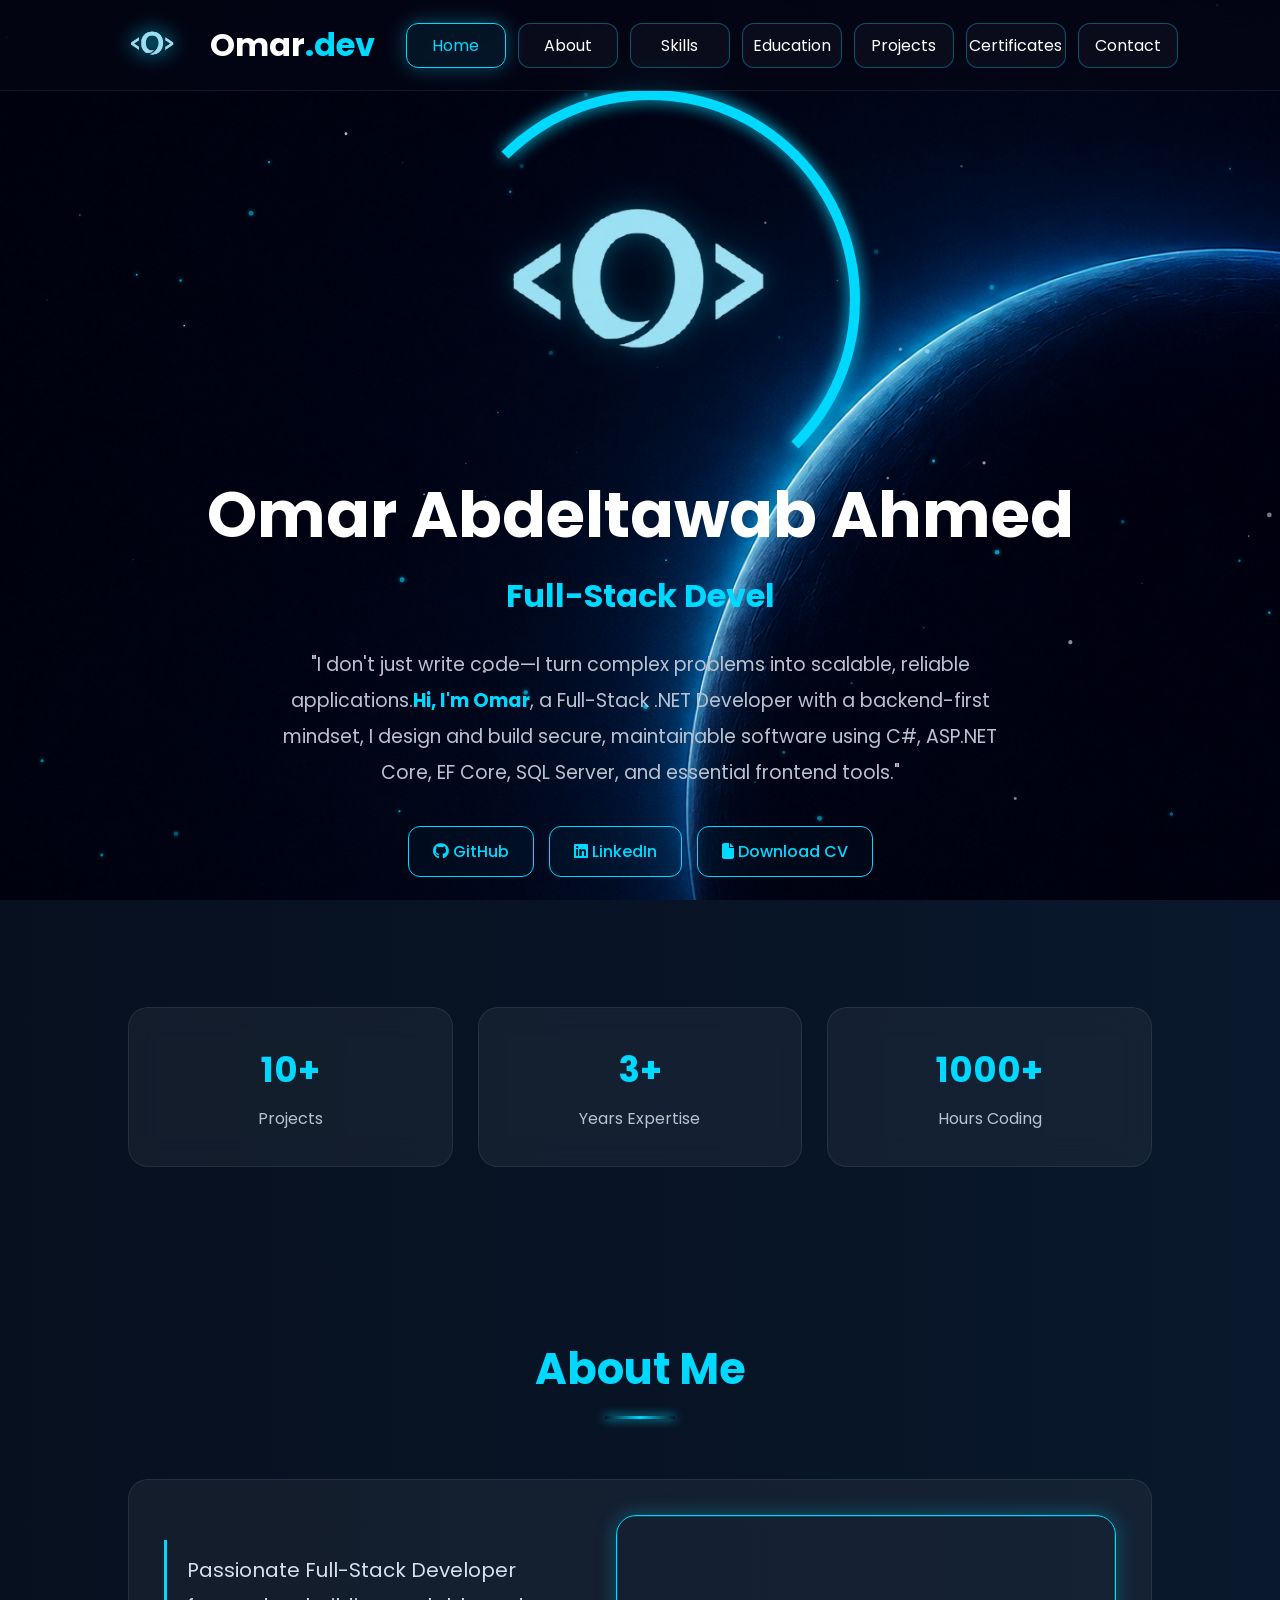
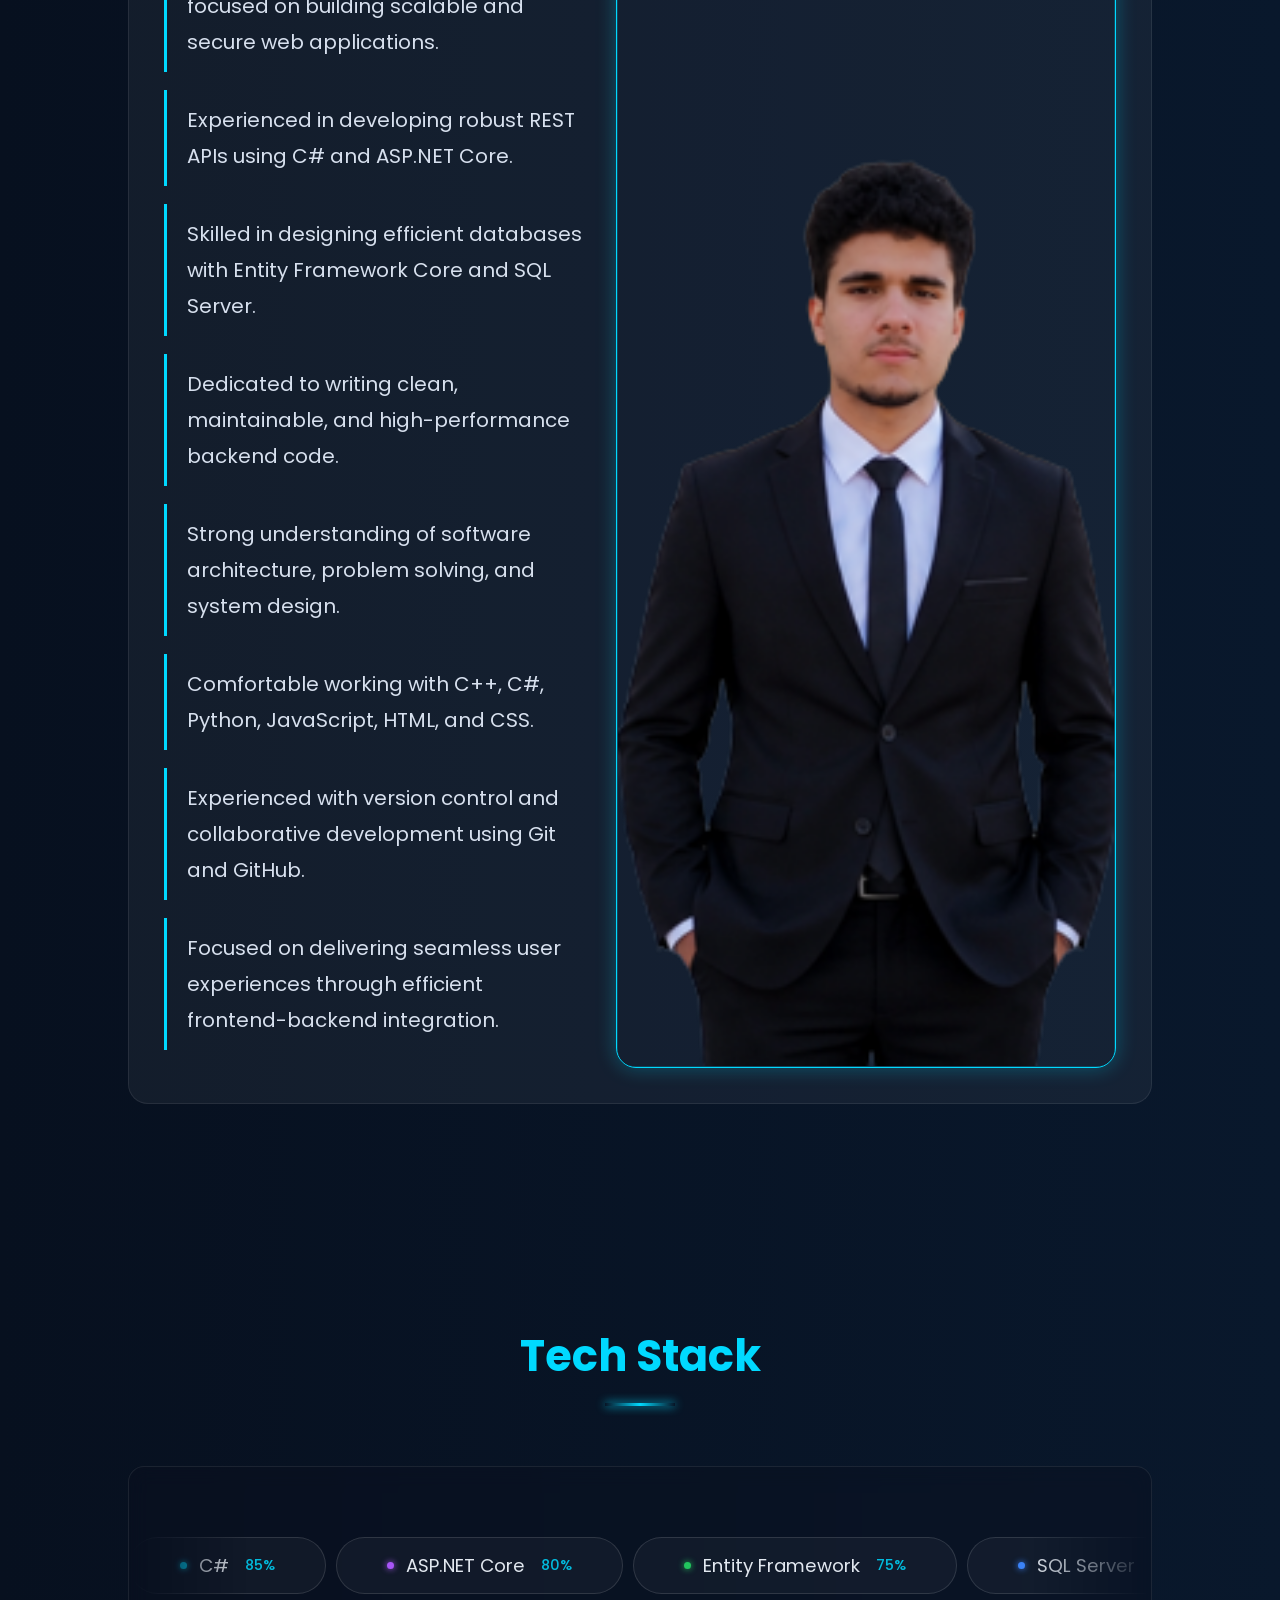
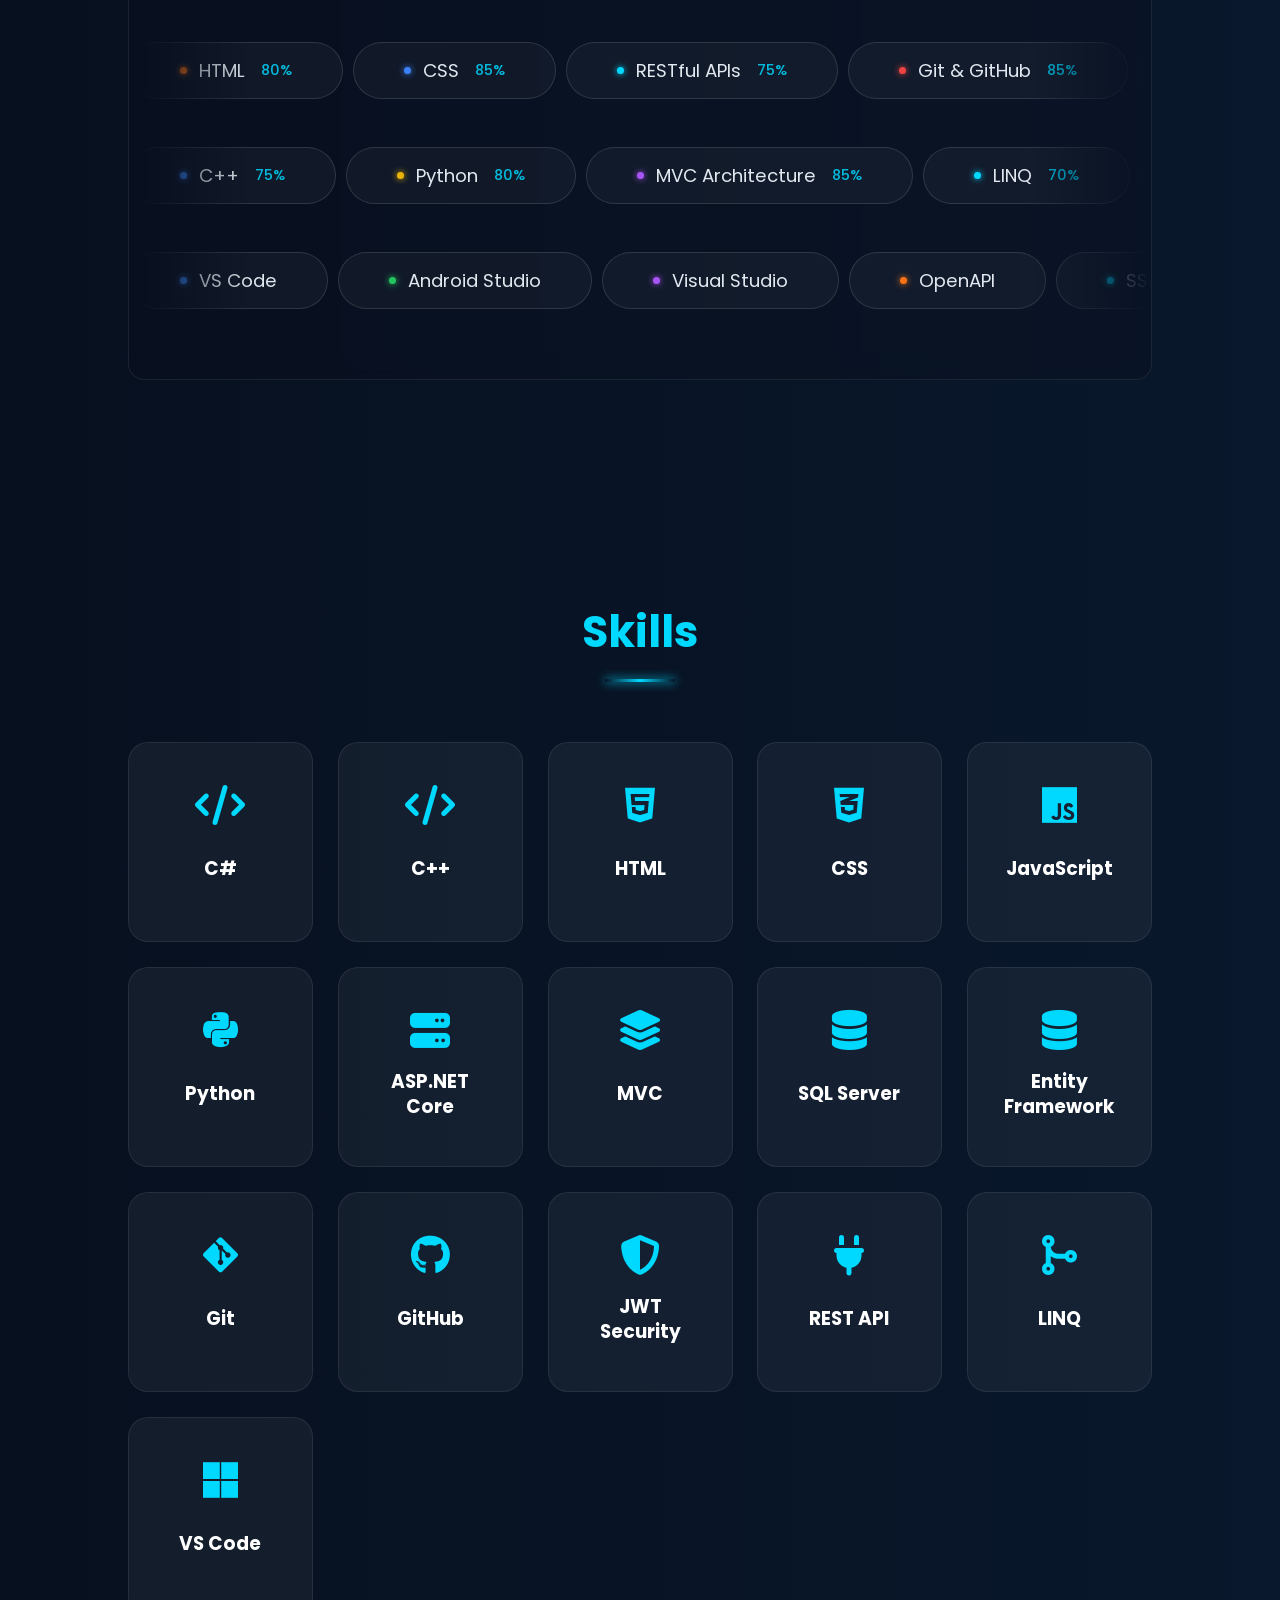
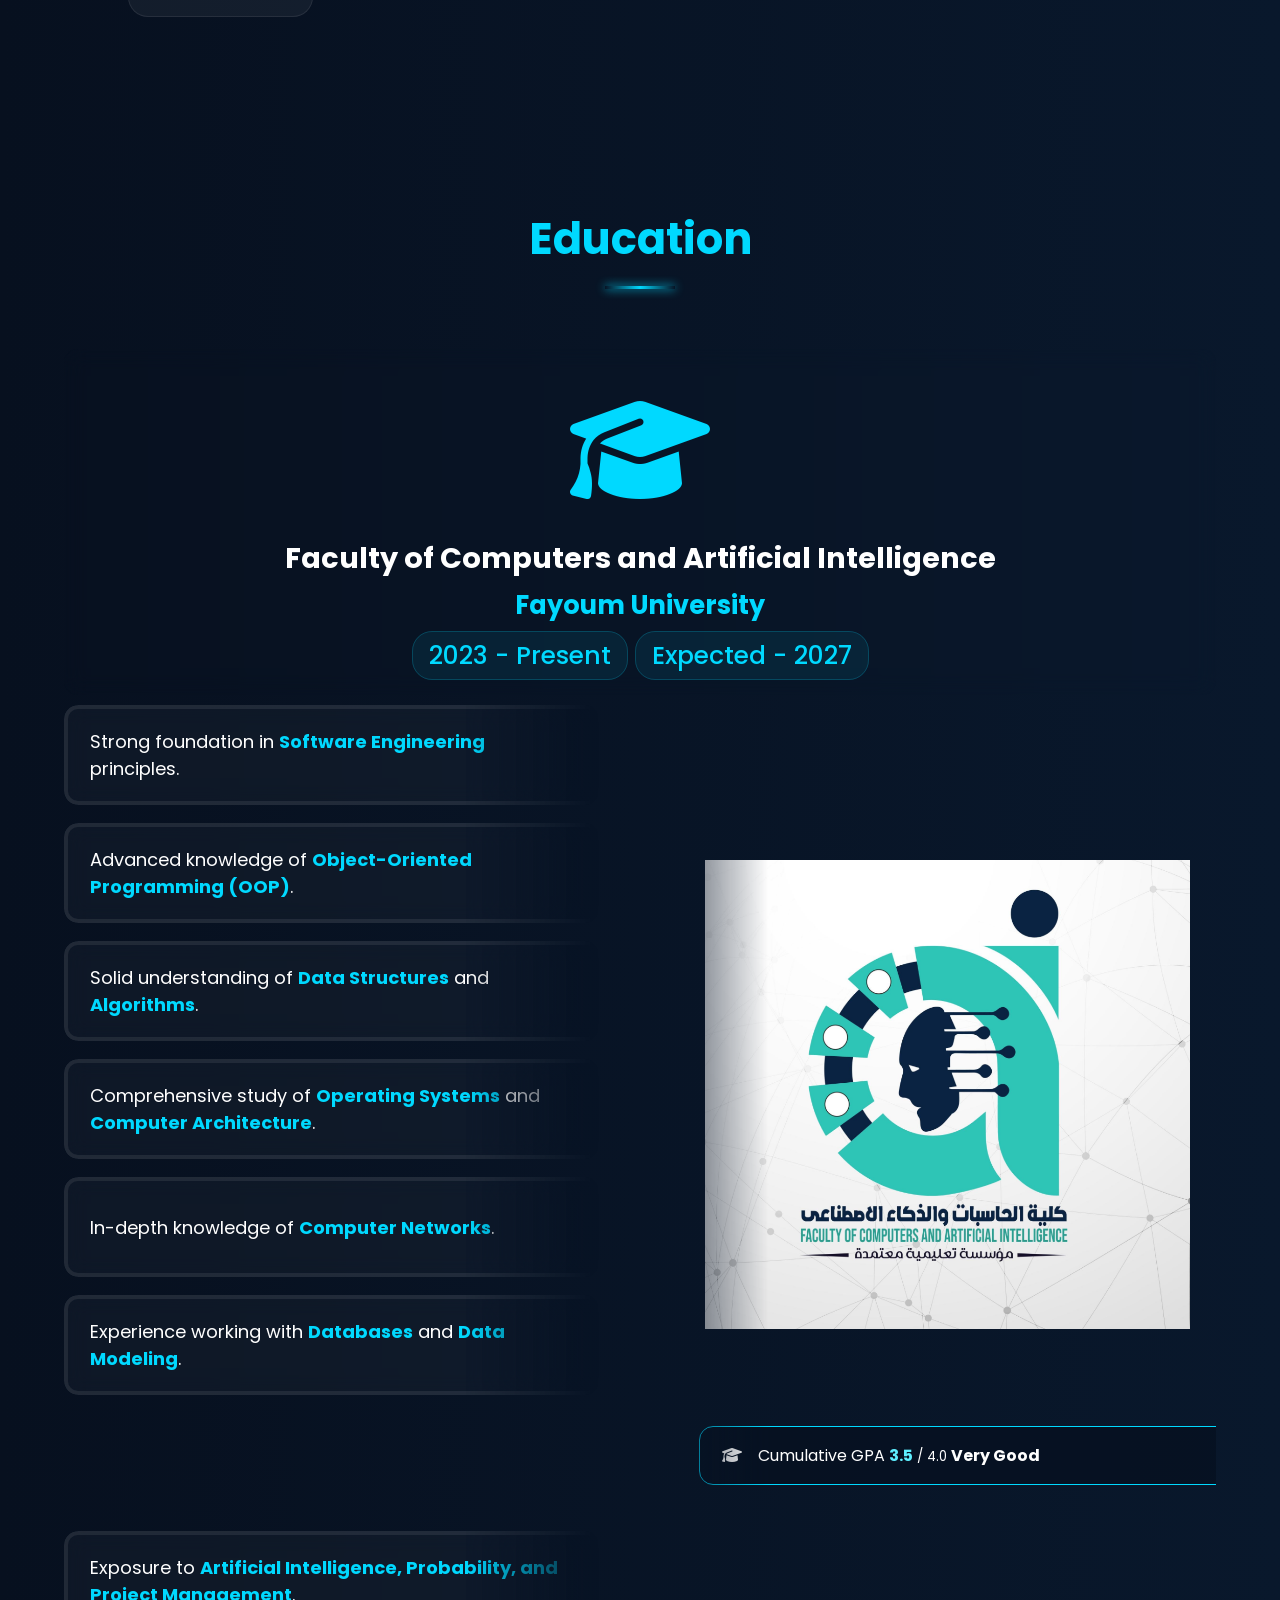
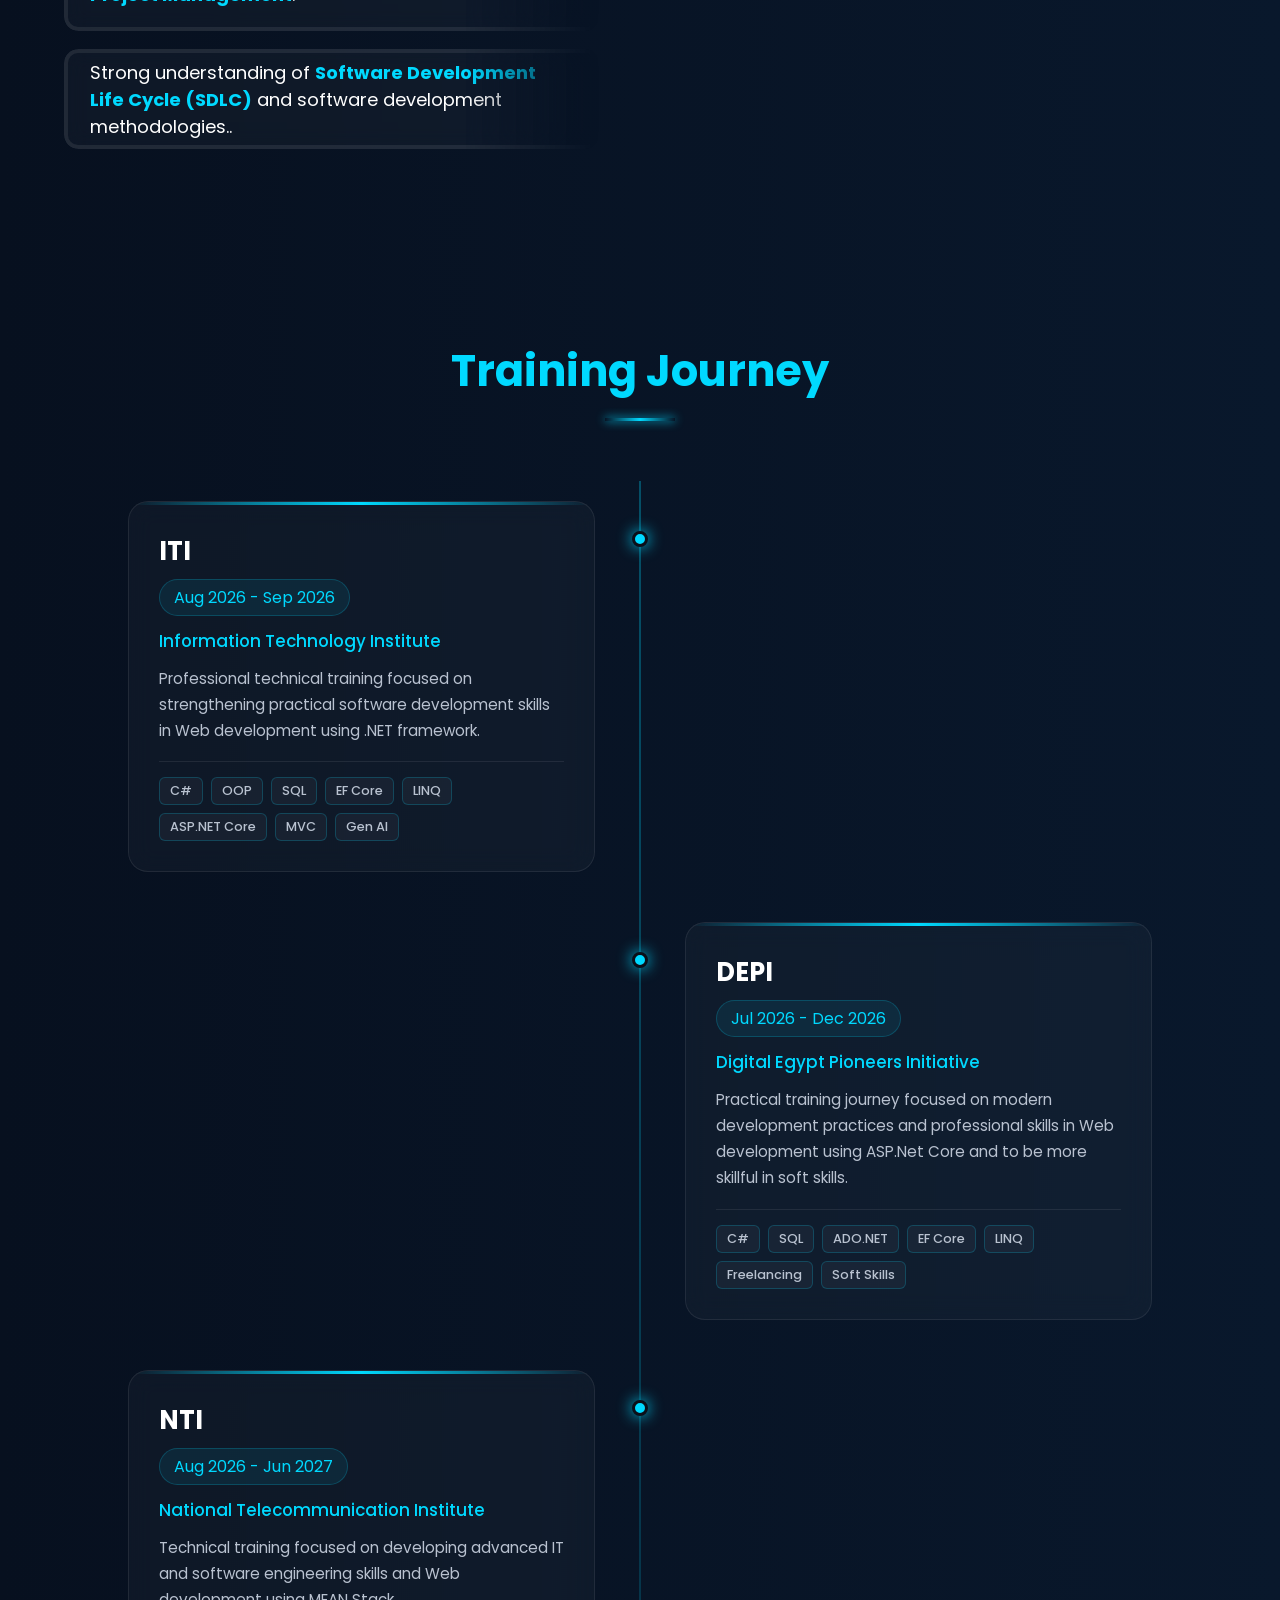
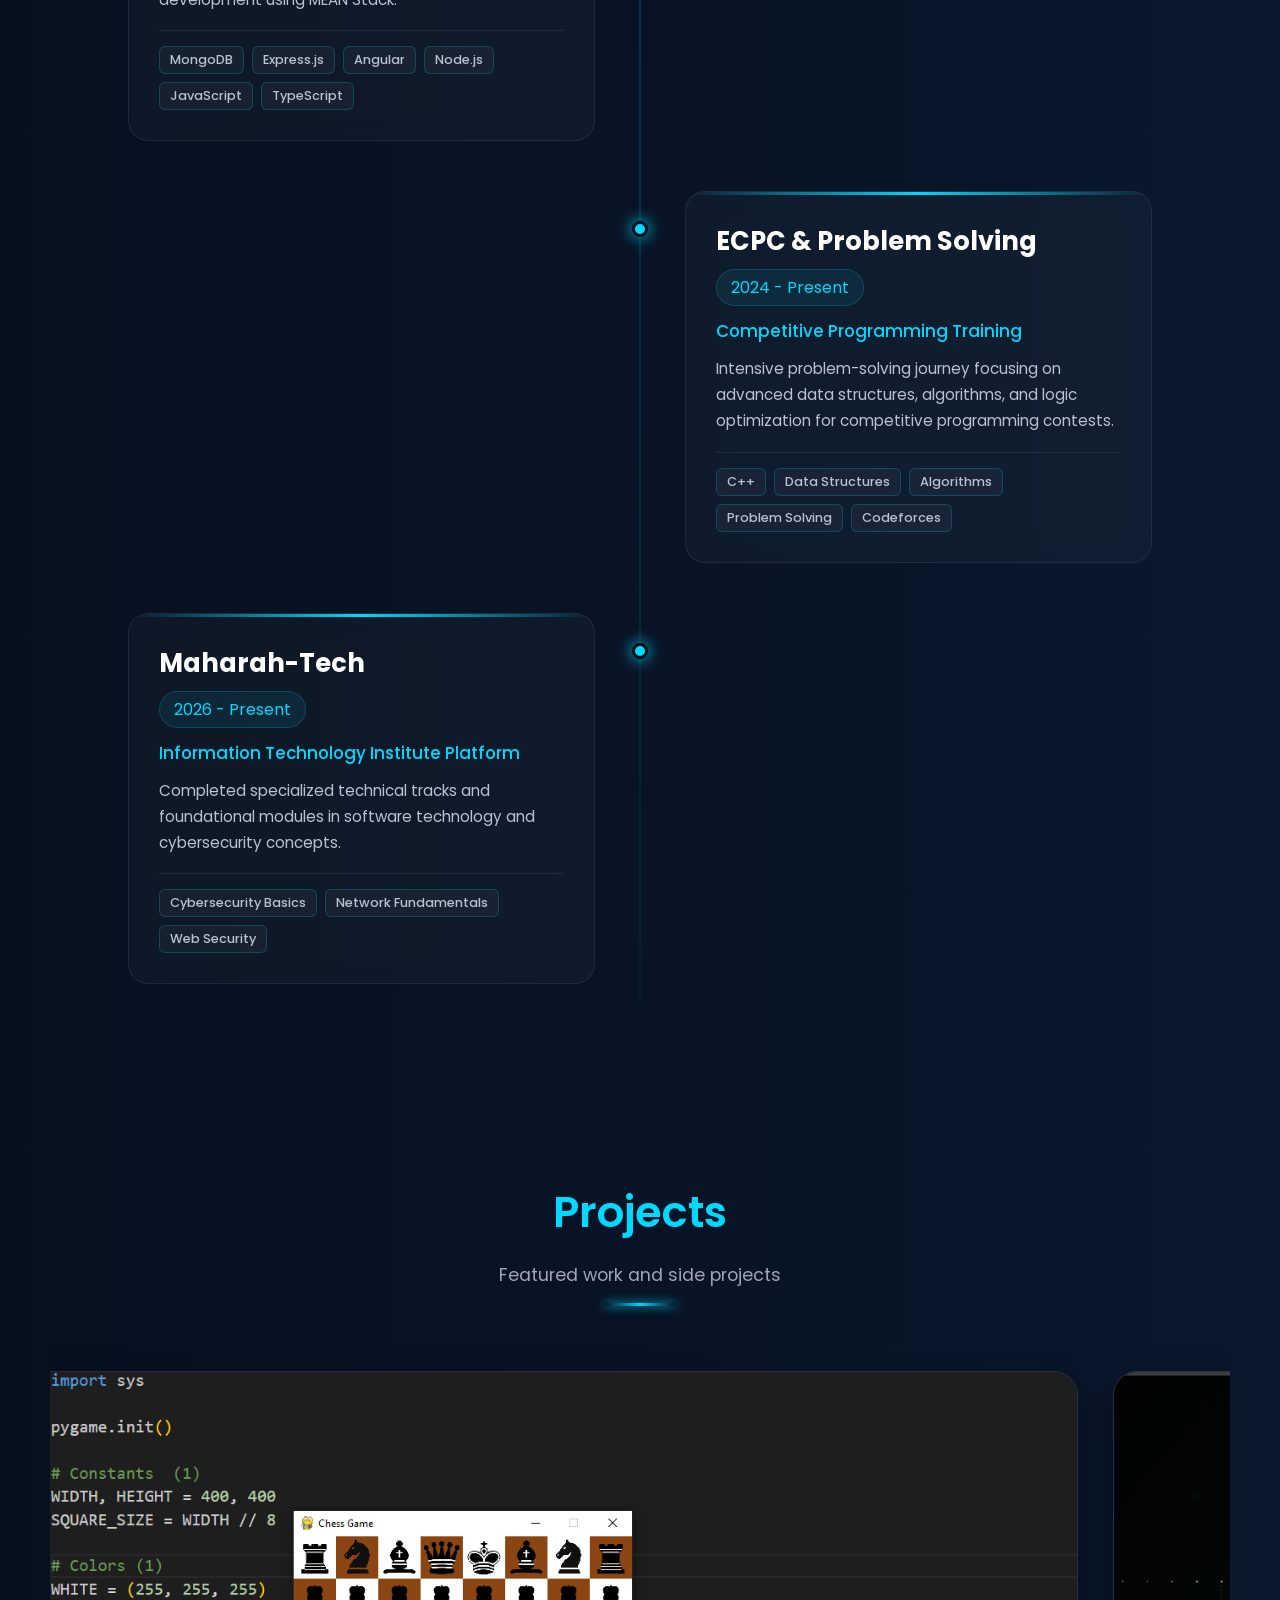
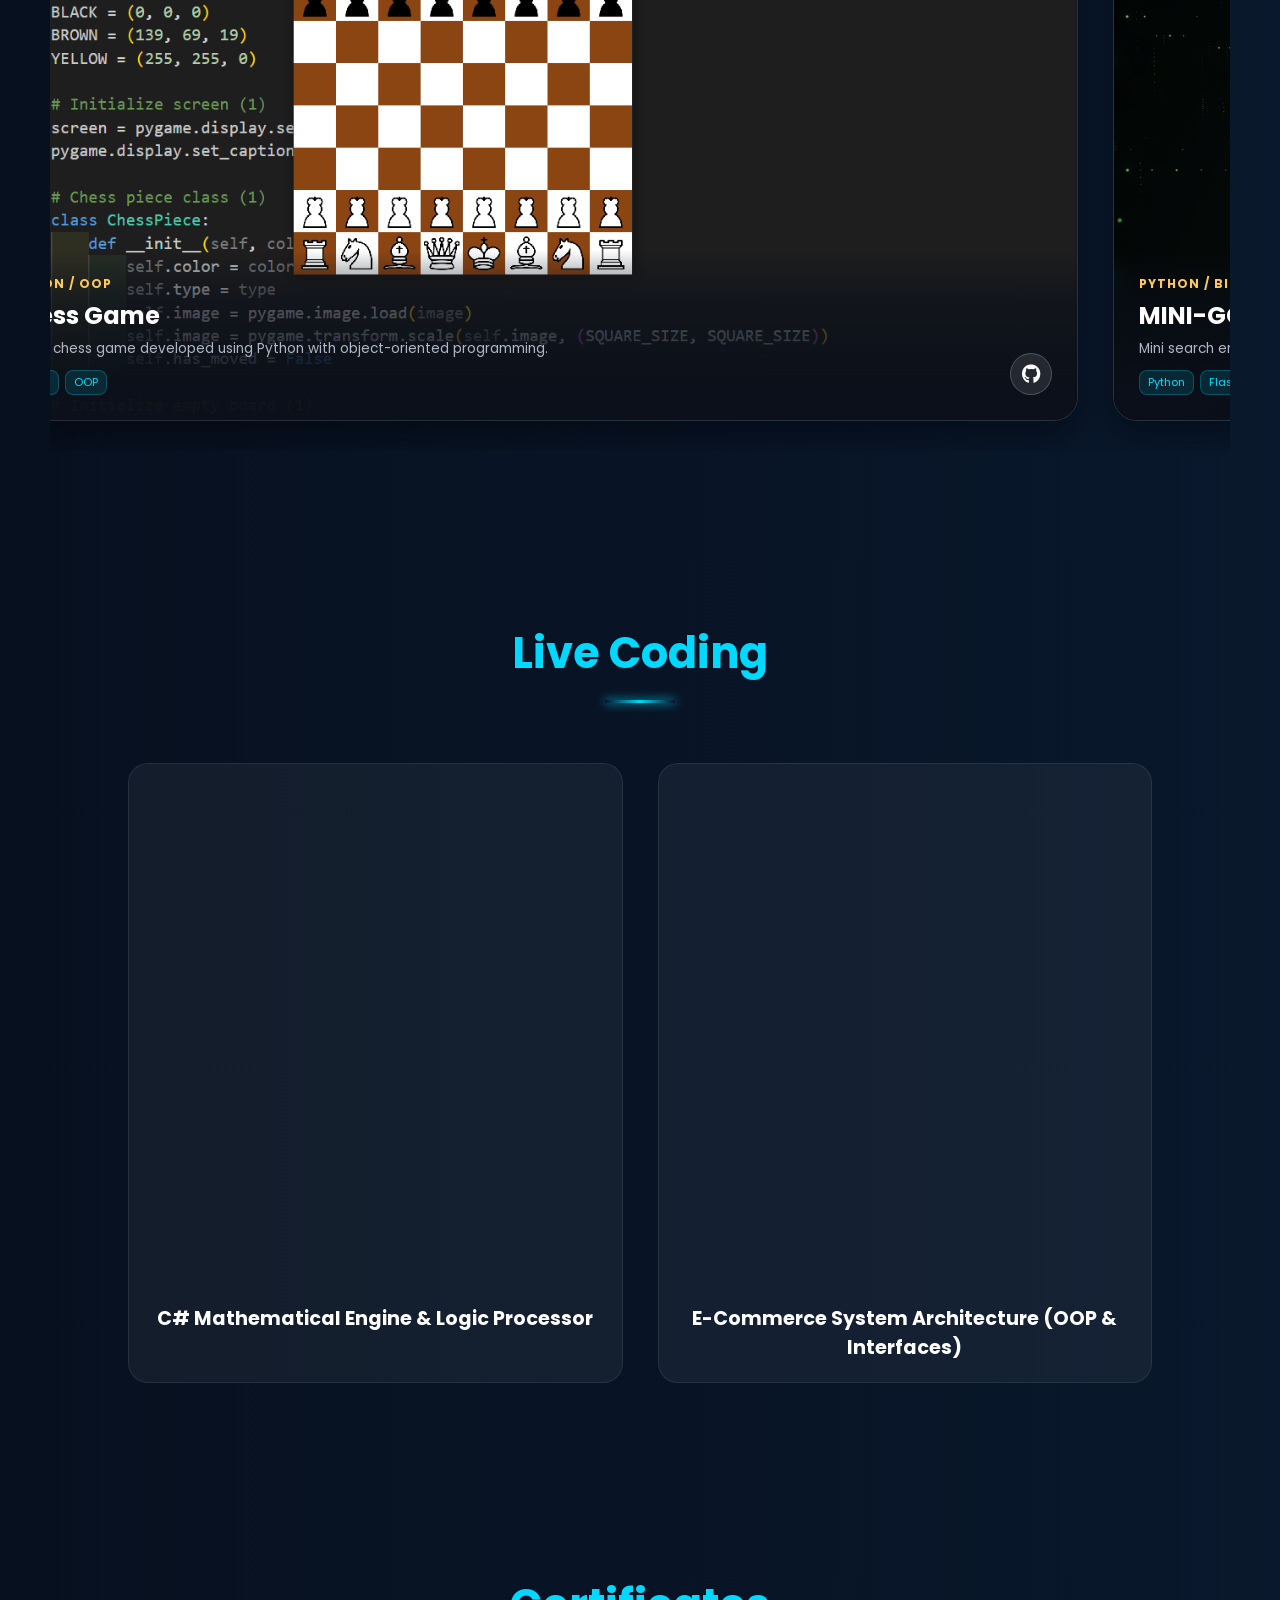
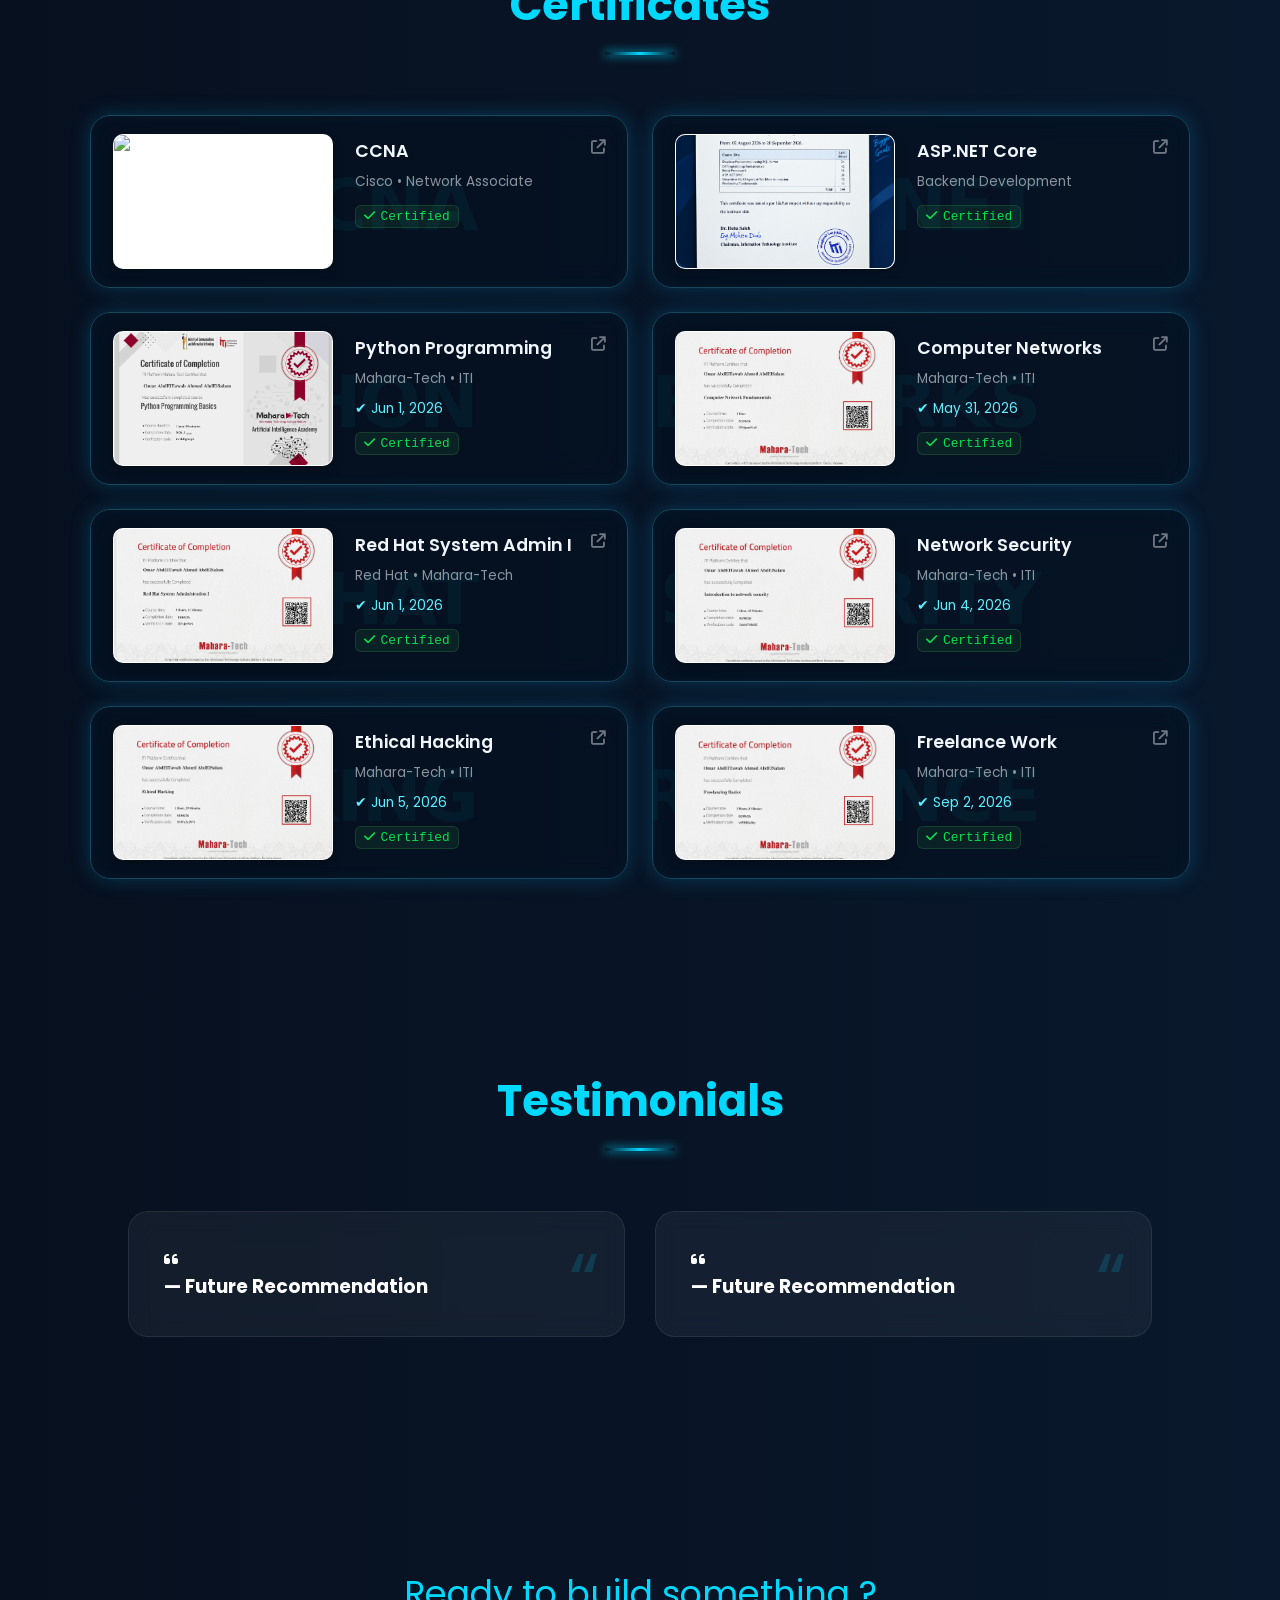
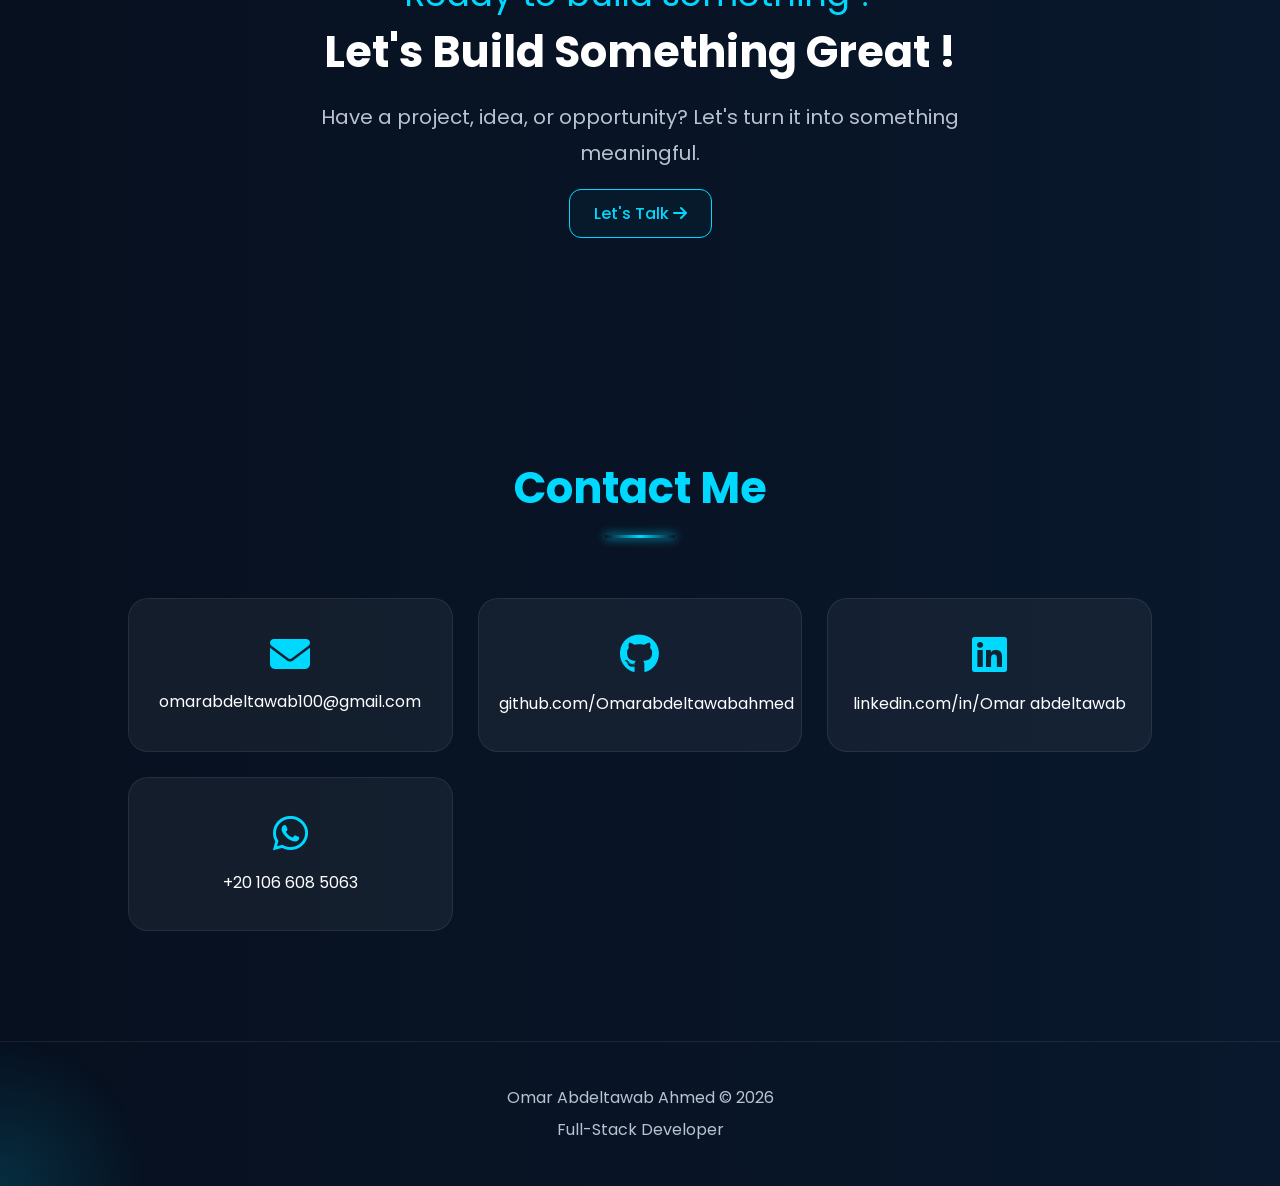
==== commit 336be52c: "Replace Shoes Store card with FIS-LUXE project" ====
--- a/index.html
+++ b/index.html
@@ -1081,26 +1081,6 @@
                 </div>
             </a>
 
-            <!-- 2. Shoes Store -->
-            <a href="https://github.com/Omarabdeltawabahmed/Shoes_Store" target="_blank" class="project-card">
-                <img src="images/Shoes Store.png" alt="Shoes Store Project" class="card-bg">
-                <div class="project-overlay">
-                    <div class="project-info">
-                        <span class="project-cat">WEB DEVELOPMENT</span>
-                        <h3>Shoes Store</h3>
-                        <p>Responsive shopping website built using HTML, CSS, and JavaScript.</p>
-                        <div class="project-tech">
-                            <span>HTML5</span>
-                            <span>CSS3</span>
-                            <span>JavaScript</span>
-                        </div>
-                    </div>
-                    <div class="card-icon">
-                        <i class="fa-brands fa-github"></i>
-                    </div>
-                </div>
-            </a>
-
             <!-- 1. Big Data Project -->
             <a href="https://github.com/Omarabdeltawabahmed/Mini-Go-Project" target="_blank" class="project-card">
                 <img src="images/mini-go.png" alt="Big Data Project" class="card-bg">
@@ -1121,6 +1101,26 @@
                 </div>
             </a>
 
+            <!-- 2. Shoes Store -->
+            <a href="https://github.com/Omarabdeltawabahmed/FIS-LUXE" target="_blank" class="project-card">
+                <img src="images/FIS-LUXE.png" alt="FIS-LUXE Project" class="card-bg">
+                <div class="project-overlay">
+                    <div class="project-info">
+                        <span class="project-cat">WEB DEVELOPMENT</span>
+                        <h3>FIS-LUXE</h3>
+                        <p>Responsive shopping website built using HTML, CSS, and JavaScript.</p>
+                        <div class="project-tech">
+                            <span>HTML5</span>
+                            <span>CSS3</span>
+                            <span>JavaScript</span>
+                        </div>
+                    </div>
+                    <div class="card-icon">
+                        <i class="fa-brands fa-github"></i>
+                    </div>
+                </div>
+            </a>
+
             <!-- Clinic System Project -->
             <a href="https://github.com/Omarabdeltawabahmed/Clinic_System" target="_blank" class="project-card">
                 <img src="images/clinic.png" alt="Clinic System Project" class="card-bg">
